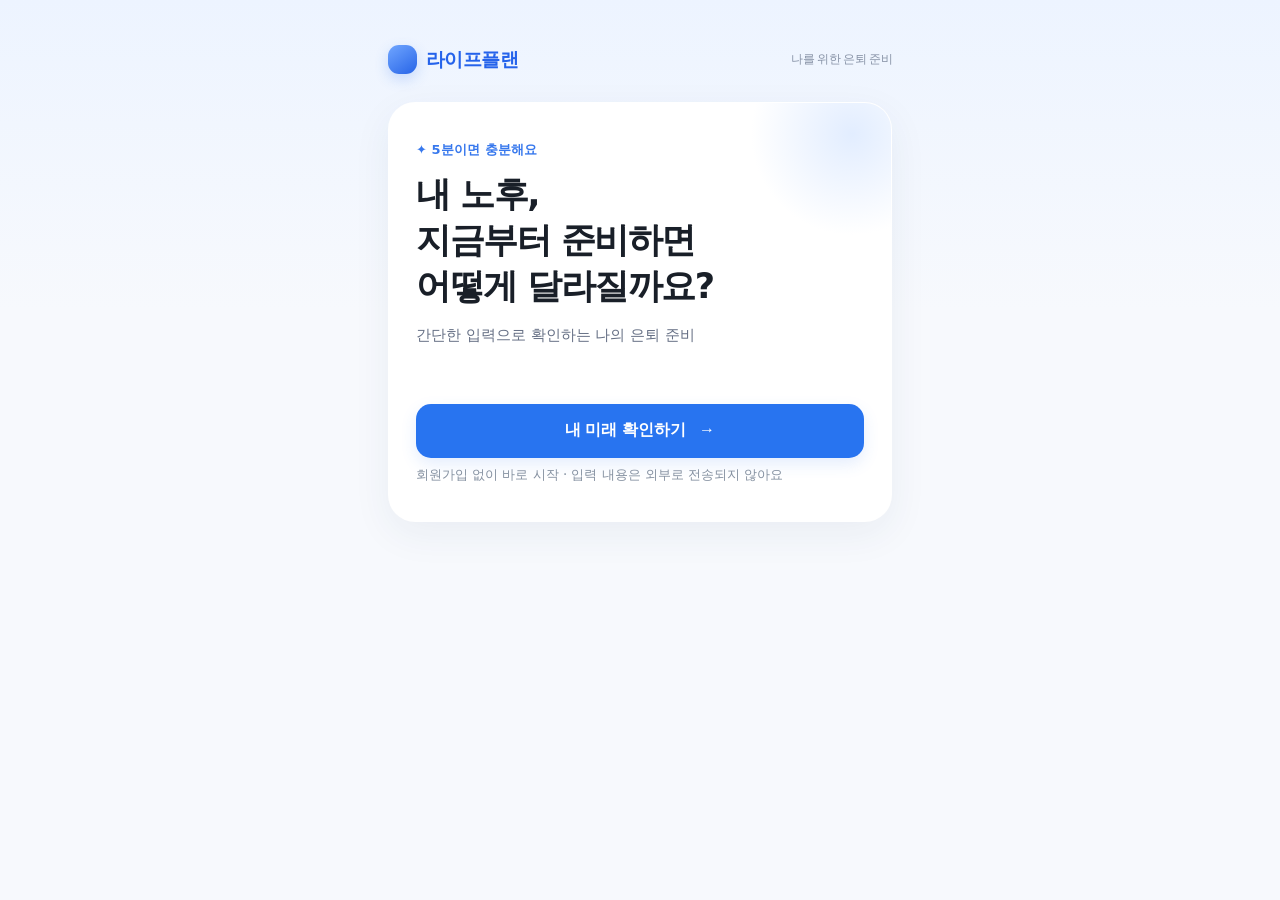
==== index.html @ 6ade524d "Add files via upload" ====
<!doctype html><html lang="ko"><head><meta charset="utf-8"><meta name="viewport" content="width=device-width,initial-scale=1"><title>LifePlan · 은퇴설계</title><meta name="theme-color" content="#f7f9fd"><link rel="stylesheet" href="style.b74383c0eb.css"></head><body><main><div class="brand">라이프플랜 <span style="margin-left:auto;font-size:12px;color:#8792a6;font-weight:500">나를 위한 은퇴 준비</span></div>
<section id="home" class="card"><div class="eyebrow">✦ 5분이면 충분해요</div><h1>내 노후,<br>지금부터 준비하면<br>어떻게 달라질까요?</h1><p>간단한 입력으로 확인하는 나의 은퇴 준비</p><div style="height:38px"></div><button class="btn" onclick="start()">내 미래 확인하기 &nbsp; →</button><small>회원가입 없이 바로 시작 · 입력 내용은 외부로 전송되지 않아요</small></section>
<section id="quiz" class="card hidden"><div class="eyebrow" id="stepLabel"></div><div class="progress"><div class="bar" id="bar"></div></div><h2 id="question"></h2><div id="field"></div><p id="hint"></p><div id="workPensionOptions" class="hidden">
<div class="pension-choice worktype-grid">
<label><input type="radio" name="workType" value="db" onchange="updateWorkFields()"><span>🏢 DB형<small>회사가 퇴직급여를 책임져요</small></span></label>
<label><input type="radio" name="workType" value="dc" onchange="updateWorkFields()"><span>📈 DC형<small>회사가 적립하고 내가 운용해요</small></span></label>
<label><input type="radio" name="workType" value="unknown" onchange="updateWorkFields()"><span>❔ 모르겠어요 / 해당 없어요<small>퇴직급여 계산 제외</small></span></label>
</div>
<div id="workDBFields" class="extra-fields hidden">
<label>현재 세전 연봉</label><input type="number" id="workSalary" min="0" step="1" value="3600" inputmode="decimal">
<label>입사일부터 퇴직일까지 예상 총 근속연수 (년)</label><input type="number" id="workTenure" min="0" max="60" step="1" value="20" inputmode="decimal">
<small>현재까지 근무한 기간도 포함하세요. 예: 25세 입사, 현재 30세, 60세 퇴직이면 총 35년입니다. 연봉 ÷ 12 × 총 근속연수로 세전 단순 추정하며, 실제 DB형 급여는 퇴직 직전 평균임금 등에 따라 달라집니다.</small>
</div>
<div id="workDCFields" class="extra-fields hidden">
<label>현재 DC 적립액</label><input type="number" id="workDCBalance" min="0" step="1" value="0" inputmode="decimal">
<label>현재 세전 연봉</label><input type="number" id="workDCMonthlySalary" min="0" step="1" value="" placeholder="예: 3,600 (숫자만 입력)" inputmode="decimal" oninput="syncDCAnnual()"><small id="dcAnnualPreview">연봉을 입력하면 연간 회사 부담금(연봉 ÷ 12)을 추정해요.</small><details class="info-fold"><summary>연간 회사 부담금 직접 입력</summary><label>연간 회사 부담금</label><input type="number" id="workDCAnnual" min="0" step="1" value="0" inputmode="decimal" oninput="syncDCSalary()"></details>
<small>DC형 회사 부담금은 연간 임금총액의 1/12 이상입니다. 현재 DC 적립액에는 입사 후 지금까지 쌓인 금액을 입력하세요. 앞으로 퇴직할 때까지의 부담금만 추가 적립합니다. 연봉·상여금 변동은 별도 확인이 필요해요.</small>
</div></div><div id="pensionOptions" class="hidden" style="margin-top:15px"><label style="display:flex;align-items:center;gap:10px;font-weight:500"><input type="checkbox" id="noPension" style="width:20px;min-height:20px">국민연금을 받지 않아요 (0원 적용)</label></div><div style="height:25px"></div><div class="row"><button class="btn secondary" id="back" onclick="previous()">이전</button><button class="btn" id="next" onclick="advance()">다음</button></div></section>
<section id="results" class="hidden"><div class="card"><span class="pill">나의 은퇴 진단 결과</span><h1 style="margin-top:15px">은퇴 후 생활비,<br>몇 살까지 가능할까요?</h1><p id="summary" class="hidden"></p><div class="stat">은퇴 시점 예상 금융자산·퇴직급여 합계<b id="atRetire"></b><small id="workPensionSummary"></small></div><div class="shortfall-card"><span class="shortfall-caption">🔵 현재 계획 · 생활비 부족 예상 시점</span><b id="status"></b><small>해당 시점부터 희망 생활비를 모두 충당하기 어려울 수 있어요.</small></div><div class="shortfall-card changed hidden" id="changedStatusCard"><span class="shortfall-caption">🟠 변경 계획 · 생활비 부족 예상 시점</span><b id="statusChanged"></b><small>변경한 조건으로 다시 계산한 결과예요.</small></div><h2 style="font-size:18px;margin-top:25px">은퇴 후 월 생활비 추이</h2><p style="font-size:13px">실선: 충당 가능한 월 생활비 · 점선: 희망 생활비</p><p id="graphExplanation" class="chart-explanation">자산 소진이나 연금 개시 시점에는 충당 가능한 생활비가 급격히 변할 수 있어요.</p><svg id="graph" class="chart" viewBox="0 0 460 260" role="img" aria-label="은퇴 이후 연령별 실제 충당 가능한 월 생활비와 희망 생활비 비교"></svg><div class="legend"><span class="dot"></span>현재 계획 &nbsp; <span id="changedLegend" class="hidden"><span class="dot alt"></span>변경 계획 &nbsp; </span> <span style="display:inline-block;width:17px;border-top:2px dashed #7f8ba2;vertical-align:middle"></span> 기본 희망 생활비 <span id="changedTargetLegend" class="hidden"><span style="display:inline-block;width:17px;border-top:2px dotted #9aa6b8;vertical-align:middle;margin-left:7px"></span> 변경 희망 생활비</span></div><p class="notice" id="comparisonNote"></p><div id="gapAnalysis" class="gap-analysis" aria-live="polite"></div><details class="info-fold"><summary>계산 기준 · 유의사항</summary><p id="graphNote"></p><p>국민연금 통계 대체값: 월 647,543원(2026년 4월, 국민연금공단). 기초연금 제외. 개인별 실제 수령액·개시 연령은 다릅니다.</p><p>미래 수익 및 연금 수령액을 보장하지 않는 추정치입니다.</p></details></div>
<div class="card"><h2>미래를 바꿔볼까요?</h2><p>작은 계획 변경이 은퇴생활에 미치는 영향을 먼저 확인해 보세요.</p><div class="irp-teaser"><div class="irp-teaser-label">📈 월 저축액 20% 증액 가정</div><p class="irp-teaser-intro">지금보다 조금 더 저축한다면 어떻게 달라질까요?</p><div class="irp-teaser-grid"><div><span>은퇴 시점 예상 자산 차이</span><b id="futureTeaserAsset">계산 중</b></div><div><span>희망 생활비 충당 기간 변화</span><b id="futureTeaserYears">계산 중</b></div></div><small id="futureTeaserBasis"></small><button type="button" class="btn" id="futureOpenBtn" onclick="togglePreviewSetup('future')" aria-expanded="false">나의 미래 계획 자세히 설정하기 →</button><small class="irp-teaser-caution">기존 저축액 대비 20% 추가 납입하는 가정이며, 투자수익률·물가상승률 등은 기존 계획과 동일하게 적용했어요. 실제 결과는 설정에 따라 달라질 수 있어요.</small></div><div id="futureSetup" class="hidden"><p>조건을 수정한 뒤 아래 버튼을 눌러 비교해 보세요.</p><label>매달 저축하는 돈</label><input type="number" id="save2" min="0" max="10000" oninput="markPending(this)"><label>은퇴하고 싶은 나이 (세)</label><input type="number" id="retire2" min="19" max="85" oninput="markPending(this)"><label>은퇴 후 한 달 생활비 (현재 가치)</label><input type="number" id="spend2" min="0" max="10000" oninput="markPending(this)"><label>국민연금 월 수령액</label><input type="number" id="pension2" min="0" max="10000" step="0.1" oninput="markPending(this)"><small id="pensionNote">0원 입력 시 통계 평균액을 적용합니다.</small><button type="button" class="details-toggle" id="detailsToggle" aria-expanded="false" onclick="toggleDetails()">⚙ 상세 설정 <span id="detailsArrow">펼치기 ＋</span></button>
<div class="details-panel hidden" id="detailsPanel">
<p style="font-size:13px">선택 항목 · 기본값 유지 가능</p>
<h3>① 연금 설정</h3>
<label>국민연금 받기 시작하는 나이</label><input type="number" id="pensionStart" min="50" max="85" step="1" value="65" oninput="markPending(this)"><small>65세는 초기 계산 가정입니다. 실제 개시 연령은 개인마다 다릅니다.</small>
<label>기존 개인연금 월 수령액</label><input type="number" id="privatePension" min="0" step="1" value="0" oninput="markPending(this)">
<div class="row"><div><label>받기 시작 (세)</label><input type="number" id="privateStart" min="40" max="100" value="60" oninput="markPending(this)"></div><div><label>받기 종료 (세)</label><input type="number" id="privateEnd" min="40" max="110" value="85" oninput="markPending(this)"></div></div>
<small>기존 개인연금만 입력하세요. 위에서 계산한 DB·DC 퇴직급여나 별도 IRP 적립액을 다시 입력하면 중복 계산돼요. 입력 월 연금액은 현재 구매력 기준으로 간주하고 물가에 연동된다고 가정합니다.</small>
<h3>② 나이에 따른 생활비</h3>
<label style="display:flex;align-items:center;gap:9px;font-weight:500"><input type="checkbox" id="ageSpending" style="width:20px;min-height:20px" onchange="toggleSpending();markPending(this)">나이에 따라 생활비 다르게 쓰기</label>
<div id="spendingPanel" class="hidden"><small>아래 비율은 최초 희망 생활비에 적용해요. 100%는 동일한 생활비입니다.</small>
<div class="row"><div><label>70대 (%)</label><input type="number" id="spend70" min="0" max="300" value="100" oninput="markPending(this)"></div><div><label>80대 (%)</label><input type="number" id="spend80" min="0" max="300" value="100" oninput="markPending(this)"></div><div><label>90세 이후 (%)</label><input type="number" id="spend90" min="0" max="300" value="100" oninput="markPending(this)"></div></div></div>
<h3>③ 운용 방식 · 수익률 · 물가</h3>
<label for="investStyle">어떤 방식으로 운용할까요?</label>
<select id="investStyle" onchange="applyInvestStyle();markPending(this)">
<option value="balanced" selected>기본형 · 연 3% (공통 가정)</option>
<option value="safe">안정 중심 · 연 2% (예시 가정)</option>
<option value="growth">성장 중심 · 연 5% (예시 가정)</option>
<option value="custom">직접 설정</option>
</select>
<small>일반 자산·DC 적용 · IRP 별도 선택 / 2·3·5%는 비교용 가정</small>
<div class="row"><div><label>은퇴 전 수익률 (%)</label><input type="number" id="preRate" min="-50" max="30" step="0.5" value="3" oninput="markCustom();markPending(this)"></div><div><label>은퇴 후 수익률 (%)</label><input type="number" id="postRate" min="-50" max="30" step="0.5" value="3" oninput="markCustom();markPending(this)"></div></div>
<div class="row"><div><label>IRP 운용수익률 직접 조정 (%)</label><input type="number" id="irpRateDetail" min="-50" max="30" step="0.5" value="2.99" oninput="markIrpCustom();markPending(this)"></div><div><label>DC형 운용수익률 (%)</label><input type="number" id="dcRate" min="-50" max="30" step="0.5" value="3" oninput="markCustom();markPending(this)"></div></div>
<label>연간 물가상승률 (%)</label><input type="number" id="inflationRate" min="-10" max="30" step="0.5" value="2" oninput="markPending(this)"><small>수익률은 확정 수익이 아닌 계산용 가정입니다. 세금과 수수료는 반영하지 않습니다.</small>
<button type="button" class="btn secondary" style="margin-top:18px" onclick="resetDetails()">상세 설정 기본값으로 되돌리기</button>
</div>
<button type="button" class="btn apply-result" onclick="applyResults()">결과 변경하기 →</button><small class="pending-hint" id="pendingMain" aria-live="polite"></small><div id="changedDetails" class="hidden"><div class="stat">변경한 계획의 은퇴 시점 자산<b id="newAsset"></b></div><div class="stat">현재 계획 대비 목표 연령 잔여자산 차이<b id="delta"></b></div></div><p id="editHint" class="notice">조건을 수정한 뒤 ‘결과 변경’ 버튼을 눌러주세요.</p><button class="btn secondary" onclick="window.print()">결과 PDF로 저장</button></div></div><div class="card" id="irpCard"><span class="pill">노후 준비 추가 실험</span><h2 style="margin-top:15px">개인형 IRP로<br>저축 방법을 바꿔볼까요?</h2><p>납입액·운용 방식별 은퇴자산 비교</p><div class="irp-teaser" id="irpTeaser"><div class="irp-teaser-label">📈 ETF·펀드 중심 운용 가정 · 연 4.48%</div><p class="irp-teaser-intro">기존 월 저축액 일부를 IRP로 옮기면 은퇴 준비가 어떻게 달라질까요?</p><div class="irp-teaser-grid"><div><span>은퇴 시점 예상 총자산 차이</span><b id="irpTeaserAsset">계산 중</b></div><div><span>희망 생활비 충당 기간 변화</span><b id="irpTeaserYears">계산 중</b></div></div><small id="irpTeaserBasis"></small><button type="button" class="btn" id="irpOpenBtn" onclick="toggleIrpSetup()" aria-expanded="false">나에게 맞는 IRP 계획 설정하기 →</button><small class="irp-teaser-caution">ETF·펀드 중심의 과거 실적배당형 연환산 4.48%를 미래에도 적용한 가정입니다. 일반 저축의 기본 연 3%보다 높아 예상 자산이 증가할 수 있지만, 수익과 원금은 보장되지 않으며 IRP 수령 전 소득 공백으로 생활비 충당 기간이 줄어들 수도 있습니다. 충당 기간은 목표 연령까지 희망 생활비 전액을 충당한 개월 수의 합계입니다.</small></div><div id="irpSetup" class="hidden"><div class="stat" style="margin-top:18px">현재 설정한 월 저축액<b id="irpCurrentSaving">0만원</b></div>
<label for="irpStartAge">IRP 연금수령 개시 나이 (세)</label><input type="number" id="irpStartAge" min="55" max="95" step="1" value="60" inputmode="numeric" oninput="markPending(this)"><small>기본 60세 · 만 55세부터 수령 가능. 개인 납입금만 있는 IRP는 가입 후 5년 경과 필요(현재 나이에 신규 가입한 것으로 가정).</small><label style="margin-top:12px">IRP 연금수령 방식</label><div class="pension-choice" style="margin-top:8px"><label class="choice"><input type="radio" name="irpWithdrawalMode" value="limit" checked onchange="markPending(this)"><span>연금수령한도 적용<small>세법상 한도 내에서 인출</small></span></label><label class="choice"><input type="radio" name="irpWithdrawalMode" value="unrestricted" onchange="markPending(this)"><span>한도 미적용 비교<small>연금 외 수령·과세 가능</small></span></label></div><small>연금수령한도: 해당 연도 기준 IRP 평가액 ÷ (11 − 연금수령연차) × 120%. 10년차부터 한도 없음. 세금·수수료는 결과에 반영하지 않아요.</small><label>IRP 납입 방법</label><div class="pension-choice" style="margin-top:8px">
<label><input type="radio" name="irpMode" value="transfer" checked onchange="markPending(this)"><span>기존 저축에서 옮기기<small>총 저축액은 그대로 유지</small></span></label>
<label><input type="radio" name="irpMode" value="extra" onchange="markPending(this)"><span>추가로 저축하기<small>월 총 저축액 증가</small></span></label></div>
<label for="irpMonthly">매달 IRP에 납입할 금액</label><input type="number" id="irpMonthly" min="0" max="150" step="1" value="0" inputmode="decimal" oninput="markPending(this)"><small id="irpValidation" style="color:#c2410c;font-weight:700" aria-live="polite"></small><small id="irpAllocation">기존 저축액 중 IRP에 넣을 금액을 입력해 주세요.</small><small>연금계좌 합산 납입한도: 연 1,800만원(월 환산 150만원). 월 저축 200만원 전액을 IRP에 납입할 수는 없어요.</small><div class="extra-fields" style="margin-top:18px"><label for="irpStrategy" style="margin-top:0">IRP에 모은 돈을 어떻게 운용할까요?</label>
<select id="irpStrategy" onchange="updateIrpStrategy();markPending(this)">
<option value="unknown" selected>잘 모르겠어요 · IRP 전체 10년 평균 2.99%</option>
<option value="deposit">🏦 예금·원리금보장형 중심</option>
<option value="mixed">⚖️ 예금 + 투자 혼합</option>
<option value="fund">📈 ETF·펀드 중심</option>
<option value="custom">⚙️ 수익률 직접 설정</option>
</select>
<div id="irpMixPanel" class="hidden"><label for="irpSafeWeight">예금·원리금보장형 비중 <b id="irpSafePct">70%</b></label><input id="irpSafeWeight" type="range" min="30" max="100" step="5" value="70" oninput="updateIrpStrategy();markPending(this)"><small>나머지 <span id="irpRiskPct">30%</span>는 ETF·펀드 등 투자상품으로 가정해요. 실제 IRP 위험자산 편입 한도는 상품 유형에 따라 다릅니다.</small></div>
<small id="irpStrategyInfo">IRP 10년 연환산 2.99% · 과거 실적</small>
<small>최근 10년 연환산(2025년 말): 원리금보장 2.11% · 실적배당 4.48%(퇴직연금 전체), IRP 2.99%. 혼합형은 비중 가중 추정. <a href="https://www.kcmi.re.kr/report/report_view?report_no=2327" target="_blank" rel="noopener noreferrer">출처: 자본시장연구원(고용노동부·금융감독원 통계 인용) ↗</a></small></div><input type="hidden" id="irpRate" value="2.99"><button type="button" class="btn apply-result" onclick="applyResults()">IRP 결과 변경하기 →</button><small class="pending-hint" id="pendingIrp" aria-live="polite"></small><div class="stat">은퇴 시점 예상 IRP 적립액<b id="irpBalance">0만원</b></div><div class="stat">연간 세액공제 산술 예시 (환급 보장 아님)<b id="irpTax">0만원</b></div><input type="hidden" id="irpTaxBand" value="14.85"><input type="hidden" id="irpOtherDeduction" value="0"><small>계산용 14.85% 적용 · 실제 공제율 13.2% 또는 16.5% · 타 연금계좌 납입 0원 가정</small><small id="irpSummary">납입액을 입력하면 계산 결과를 보여드려요.</small><div id="irpComparisonNote" class="stat" style="margin-top:14px;display:none;background:#fff8eb;border-color:#ffe0aa;color:#7a4b12;line-height:1.65;font-size:14px"></div><details class="info-fold"><summary>IRP 계산 기준 · 유의사항</summary><p>수익률: 2025년 말 기준 과거 10년 연환산 실적. 미래 수익 보장 아님. 실적배당형 원금 손실 가능. 혼합형은 비중 가중 추정치.</p><p>중도 인출 제한 · 수수료 · 수령 시 과세 가능. 세액공제는 납부세액·소득·타 연금계좌 납입액에 따라 달라짐.</p><p>14.85%는 13.2%와 16.5%의 산술 중간값(실제 평균 아님). IRP 수령세금·수수료·세액공제액 재투자는 미반영. 기존 IRP 납입액 중복 입력 주의.</p></details></div></div>
<div class="card" id="housingCard"><span class="pill">노후 소득 추가 실험</span><h2 style="margin-top:14px">🏠 주택연금 가입하면?</h2><p>내 집에 거주하면서 받는 월 연금 · 기존 IRP와 함께 비교</p><div class="irp-teaser"><div class="irp-teaser-label">🏠 시세 5억원 주택 · 70세 가입 예시</div><p class="irp-teaser-intro">주택연금으로 매월 받을 수 있는 돈과 생활비 충당 효과를 미리 살펴보세요.</p><div class="irp-teaser-grid"><div><span>예상 월 주택연금</span><b id="houseTeaserMonthly">계산 중</b></div><div><span>희망 생활비 충당 기간 변화</span><b id="houseTeaserYears">계산 중</b></div></div><small id="houseTeaserBasis"></small><button type="button" class="btn" id="houseOpenBtn" onclick="togglePreviewSetup('house')" aria-expanded="false">나에게 맞는 주택연금 설정하기 →</button><small class="irp-teaser-caution">70세·시세 5억원 일반주택, 종신 정액형을 가정한 참고 예시예요. 실제 가입 자격, 배우자 연령, 주택 종류, 지급액은 달라질 수 있으며 주택연금은 대출 성격의 상품이에요.</small></div><div id="houseSetup" class="hidden"><label class="house-toggle"><input type="checkbox" id="houseOn" onchange="toggleHouseInputs();markPending(this)"> 주택연금 적용하기</label><button type="button" class="btn apply-result" onclick="applyResults()">주택연금 결과 변경하기 →</button><small class="pending-hint" id="pendingHouse" aria-live="polite"></small>
<div id="houseInputs" class="hidden"><label>주택 예상 매매가격 (시세 기준)</label><small>공시가격이 아닌 실제 시장에서 거래되는 예상 가격을 입력해 주세요. 가입 자격 판단에는 공시가격 등 별도 기준이 적용돼요.</small><input id="housePrice" type="number" min="1000" max="300000" step="1000" value="30000" oninput="markPending(this)"><div class="row"><div><label>가입 나이 (세)</label><input id="houseAge" type="number" min="55" max="95" value="70" oninput="markPending(this)"></div><div><label>배우자 나이 (가입 시)</label><input id="houseSpouse" type="number" min="0" max="95" value="0" oninput="markPending(this)"></div></div><small>배우자가 없으면 0 · 부부 중 연소자 나이로 월 지급액 산정</small>
<div class="stat">주택연금 월 예상 지급액<b id="houseMonthly">—</b></div><small id="houseBasis">2026.03.01 한국주택금융공사 일반주택·종신 정액형 조견표 기준</small><small id="houseWarning"></small><details class="info-fold"><summary>가입 조건 · 계산 기준</summary><p>부부 중 한 명 55세 이상, 부부합산 공시가격 등 12억 원 이하 등 요건 충족 필요. 월지급액 추정에는 예상 매매가격을 사용하며, 가입 요건 판단용 공시가격과는 다릅니다.</p><p>월지급액은 공식 조견표의 연령·주택가격 구간을 선형 보간한 참고 추정치입니다. 실제 월지급액은 주택 종류, 인정 시세, 배우자 나이, 지급 방식 등에 따라 달라집니다. 정액형은 명목 지급액 일정으로 가정합니다.</p><p>주택연금은 담보대출 성격의 연금이며 보증료·이자 등이 발생합니다. 주택 시세를 현금성 은퇴자산에 더하지 않습니다. 주택담보대출 잔액과 대출상환 방식은 미반영.</p><p><a href="https://www.hf.go.kr/ko/sub03/sub03_02_02.do" target="_blank" rel="noopener">한국주택금융공사 공식 예상연금조회 ↗</a> · <a href="https://hf.go.kr/ko/sub03/sub03_01_01_02.do" target="_blank" rel="noopener">2026년 월지급금 조견표 ↗</a></p></details></div></div></div>
<div class="card" id="actionCard"><span class="pill">참고용 개선 계산</span><h2 style="margin-top:15px">내 노후를 바꾸는<br>3가지 방법</h2><p id="actionIntro">입력 조건 기준</p><div id="actionList"></div><p class="notice">추정치 · 세금 및 수익률 변동성 미반영</p></div>
<button class="btn secondary" onclick="reset()">처음부터 다시 하기</button><div class="card survey-card" id="surveyCard"><span class="pill">LifePlan 이용 후기</span><h2>사용 경험을 들려주세요</h2><p>좋았던 점과 불편했던 점을 알려주시면 서비스 개선에 활용할게요.</p><a id="surveyLink" class="btn survey-button" href="https://naver.me/FRoTKRwP" target="_blank" rel="noopener noreferrer">설문조사 참여하기 →</a><small id="surveyStatus">버튼을 누르면 네이버폼이 새 탭에서 열립니다.</small></div></section></main>
<script src="app.7da7fd9878.js"></script></body></html>
---- style.b74383c0eb.css ----
:root{font-family:system-ui,-apple-system,"Noto Sans KR",sans-serif;color:#182235;background:#f5f7fb}*{box-sizing:border-box}body{margin:0}main{max-width:520px;margin:0 auto;padding:24px 18px 70px}.brand{font-size:18px;font-weight:800;color:#2764e7;margin:14px 0 35px}.card{background:white;border-radius:24px;padding:27px 22px;box-shadow:0 8px 30px #1b3c6910;margin-bottom:16px}h1{font-size:30px;line-height:1.35;letter-spacing:-1px;margin:0 0 12px}h2{font-size:22px;margin:0 0 12px}p{color:#697386;line-height:1.6}.eyebrow{color:#2764e7;font-weight:750;font-size:13px;margin-bottom:12px}.btn{border:0;border-radius:14px;background:#2868ef;color:white;font-weight:750;font-size:16px;padding:16px;width:100%;cursor:pointer}.btn.secondary{background:#eef3ff;color:#2868ef}.row{display:flex;gap:10px}.row>*{flex:1}label{display:block;font-size:15px;font-weight:700;margin:19px 0 8px}input,select{width:100%;padding:14px;border:1px solid #dfe5ef;border-radius:12px;font-size:17px;background:white;color:#182235}small{display:block;color:#8490a0;margin-top:7px;line-height:1.5}.hidden{display:none}.progress{height:6px;background:#e8eef8;border-radius:10px;margin-bottom:25px}.bar{height:100%;background:#2868ef;border-radius:10px;transition:.2s}.stat{background:#f4f7ff;border-radius:16px;padding:18px;margin:12px 0}.stat b{display:block;font-size:25px;margin-top:7px}.chart{width:100%;height:220px}.legend{font-size:12px;color:#64748b}.dot{display:inline-block;width:10px;height:10px;border-radius:50%;margin-right:5px;background:#2868ef}.dot.alt{background:#ff9f43}.notice{font-size:12px;color:#778397;line-height:1.7}button:disabled{opacity:.4} .pill{display:inline-block;background:#eef4ff;color:#2868ef;padding:7px 11px;border-radius:20px;font-size:13px;font-weight:700}
/* LifePlan visual refresh — soft, mobile-first financial UX */
:root{color:#191f28;background:#f7f9fd}
body{background:linear-gradient(180deg,#edf4ff 0,#f7f9fd 310px,#f7f9fd 100%);min-height:100vh}
main{max-width:540px;padding:22px 18px 85px}
.brand{display:flex;align-items:center;gap:9px;color:#2563eb;font-size:19px;letter-spacing:-.6px;margin:9px 0 28px}
.brand:before{content:"";width:29px;height:29px;border-radius:11px;background:linear-gradient(145deg,#70a6ff,#2764e7);box-shadow:0 5px 14px #367af43b}
.card{border:1px solid #ffffffd9;box-shadow:0 12px 38px #253b6410;border-radius:27px;padding:29px 24px;margin-bottom:18px}
#home{padding:38px 27px 31px;min-height:420px;position:relative;overflow:hidden}
#home:before{content:"";position:absolute;width:210px;height:210px;border-radius:50%;background:radial-gradient(circle,#e2edff 0,#e2edff00 68%);right:-66px;top:-74px;pointer-events:none}
h1{font-size:clamp(29px,7.5vw,35px);letter-spacing:-1.5px;line-height:1.32}
h2{font-size:24px;letter-spacing:-.8px;line-height:1.4}
p{font-size:15px;line-height:1.8;color:#667085}
.eyebrow{letter-spacing:.1px;color:#3778ed}
.btn{background:#2874f0;min-height:54px;border-radius:15px;box-shadow:0 6px 16px #3475ed22;transition:transform .13s,background .13s}
.btn:active{transform:scale(.985);background:#175cce}
.btn.secondary{box-shadow:none;background:#eef4ff;color:#2764e7}
.btn.secondary:active{background:#e2ecff}
input,select{border:1.5px solid #e3e9f3;border-radius:14px;min-height:54px;outline:none;transition:border-color .2s,box-shadow .2s}
input:focus,select:focus{border-color:#3980f8;box-shadow:0 0 0 4px #3980f817}
label{font-size:14px}
.progress{height:7px;background:#edf1f8;margin-bottom:30px}
.bar{background:linear-gradient(90deg,#6ba7ff,#2868ef)}
.stat{background:linear-gradient(135deg,#f2f7ff,#f8faff);border:1px solid #e8f0ff;border-radius:19px;padding:20px}
.stat b{font-size:26px;letter-spacing:-1px;color:#1b4fc2;overflow-wrap:anywhere}
.pill{background:#eaf2ff;color:#2868ef;padding:9px 13px}
.chart{margin-top:15px;background:#fbfcff;border-radius:14px;padding:8px}
.notice{border-top:1px solid #eef1f6;padding-top:13px;margin-top:19px}
@media(min-width:600px){main{padding-top:36px}}
@media print{body{background:white}main{max-width:100%;padding:0}.brand,#home,#quiz,.btn,#results>.card:nth-child(2) label,#results>.card:nth-child(2) input{display:none!important}.card{box-shadow:none;border:1px solid #ddd;break-inside:avoid}}

.details-toggle{display:flex;align-items:center;justify-content:space-between;width:100%;padding:17px 18px;border:1px solid #dfe9fa;background:#f5f8ff;color:#245ac5;border-radius:15px;font-size:16px;font-weight:750;cursor:pointer;margin:18px 0 6px}
.details-panel{background:#fbfcff;border:1px solid #e7eef8;border-radius:18px;padding:4px 18px 20px;margin-bottom:16px}
.details-panel h3{font-size:16px;margin:22px 0 7px}.details-panel small{font-size:12px}.details-panel .row label{font-size:12px}.details-panel .row input{font-size:15px;padding:10px}.details-panel select{font-size:15px}.tag{display:inline-block;border-radius:20px;background:#edf4ff;color:#2868ef;font-size:12px;padding:5px 10px}
@media print{.details-toggle,.details-panel{display:none!important}}
#actionCard .stat{margin:14px 0}#actionCard .btn{font-size:14px;min-height:44px;padding:12px}#actionCard p{line-height:1.6}
.pension-choice{display:grid;grid-template-columns:1fr 1fr;gap:10px;margin-top:17px}
.pension-choice label{display:block;margin:0;cursor:pointer}
.pension-choice input{position:absolute;opacity:0;width:1px;height:1px;min-height:1px}
.pension-choice span{display:block;padding:17px 12px;border:2px solid #e6edf7;border-radius:16px;min-height:82px;background:white;line-height:1.55;font-size:14px;font-weight:750}
.pension-choice small{font-weight:400;font-size:11px;margin-top:3px}
.pension-choice input:checked+span{background:#edf5ff;border-color:#2874f0;color:#1b55bb}
.pension-choice input:focus-visible+span{outline:3px solid #98bcff}
/* Three retirement options: two equal cards above, one full-width below. */
.worktype-grid>label:last-child{grid-column:1/-1}
.worktype-grid>label:last-child span{min-height:72px;display:flex;flex-direction:column;justify-content:center;align-items:center;text-align:center}
.worktype-grid>label:last-child small{display:block}
.extra-fields{background:#f6f9ff;border-radius:16px;padding:16px;margin-top:15px}
.extra-fields label{margin-top:12px}
.info-fold{margin-top:13px;border-top:1px solid #edf0f5;padding-top:12px;color:#768398;font-size:12px}.info-fold summary{cursor:pointer;font-weight:700;color:#64748b;list-style:none}.info-fold summary:after{content:" ＋"}.info-fold[open] summary:after{content:" −"}.info-fold p,.info-fold small{font-size:12px;line-height:1.65;margin:9px 0}.stat{margin:10px 0}.card>p{margin:8px 0 17px}

.diagnostic-lines{display:grid;gap:9px;margin-top:11px}.diagnostic-row{display:flex;justify-content:space-between;align-items:flex-start;gap:12px;border-bottom:1px solid #e7edf5;padding-bottom:9px;font-size:13px;line-height:1.5}.diagnostic-row:last-child{border-bottom:0;padding-bottom:0}.diagnostic-row span{color:#667085;flex:1}.diagnostic-row b{color:#182b49;text-align:right;max-width:57%;overflow-wrap:anywhere}.diagnostic-note{font-size:11px;color:#8290a4;line-height:1.55;margin-top:9px}/* Compact, printable personalized retirement report */
.report-grid{display:grid;grid-template-columns:1fr 1fr;gap:10px;margin:16px 0}.report-metric{background:#f5f8ff;border:1px solid #e8eef9;border-radius:15px;padding:15px 12px}.report-metric small{font-size:11px;margin:0;color:#667085}.report-metric strong{display:block;margin-top:7px;font-size:20px;color:#245ac5;letter-spacing:-.5px;overflow-wrap:anywhere}.report-verdict{padding:16px;border-radius:16px;background:#edf5ff;border:1px solid #dbe9ff}.report-verdict strong{display:block;color:#2059c4;font-size:19px;margin-bottom:5px}.report-verdict p{margin:0;font-size:13px}.report-next{padding:15px 17px;background:#f8fafc;border-radius:14px;margin-top:13px}.report-next b{font-size:14px}.report-next p{margin:5px 0 0;font-size:13px}.report-meta{font-size:11px;color:#8591a2;line-height:1.6;margin-top:14px}@media print{#reportCard{break-inside:avoid}#reportCard .btn{display:none!important}}
.house-toggle{display:flex;align-items:center;gap:12px;font-weight:750;margin:20px 0;cursor:pointer}.house-toggle input{width:22px;height:22px;accent-color:#2b76e5}.house-toggle+div{margin-top:8px}#housingCard .stat{margin:18px 0}#housingCard small{display:block;margin:8px 0;line-height:1.65}
/* Short input guidance directly above the field */
.quiz-input-hint{font-size:14px;color:#8491a5;line-height:1.65;margin:17px 0 9px;font-weight:400}
/* Unit suffix stays visible while editing */
.money-input{position:relative}.money-input input{padding-right:72px}.money-input .money-unit{position:absolute;right:17px;top:50%;transform:translateY(-50%);font-weight:750;font-size:15px;color:#68788f;pointer-events:none}.money-input input:focus+.money-unit{color:#2764e7}

.shortfall-card{margin:12px 0;padding:22px 20px;border-radius:19px;background:linear-gradient(135deg,#fff1f1,#fff8f8);border:1px solid #ffd9dc}
.shortfall-card .shortfall-caption{font-size:14px;font-weight:800;color:#a82b3d}
.shortfall-card b{display:block;font-size:34px;letter-spacing:-1.5px;color:#df354b;margin:8px 0}
.shortfall-card small{color:#8c5a62;font-size:12px}
.shortfall-card.changed{background:linear-gradient(135deg,#fff4e6,#fffbf5);border-color:#ffdfb9}
.shortfall-card.changed .shortfall-caption,.shortfall-card.changed b{color:#cf7116}
.shortfall-card.changed small{color:#a4764e}
.apply-result{margin:20px 0 6px}
.pending-hint{color:#d36a19;font-weight:700;min-height:18px}

.chart-explanation{font-size:12px;color:#65748b;line-height:1.6;background:#f1f6ff;border-radius:10px;padding:10px 12px;margin:8px 0 0}

/* Symmetric chart labels and plot margins */
#graph{display:block;width:100%;height:auto;overflow:visible;}

/* Retirement-income gap explanation */
.gap-analysis{margin-top:22px;padding:18px 16px;border:1px solid #e2e9f5;border-radius:18px;background:#f8fbff}
.gap-analysis h2{font-size:18px;margin:0 0 8px;color:#15233a}
.gap-intro,.gap-disclaimer{font-size:12px;line-height:1.65;color:#65748b;margin:0 0 15px}
.gap-disclaimer{margin:14px 0 0}
.gap-scenario{background:white;border:1px solid #e1e8f4;border-radius:14px;padding:13px;margin-top:10px}
.gap-scenario h3{font-size:14px;margin:0 0 10px;color:#2864df}
.gap-scenario.modified h3{color:#d77816}
.gap-event{border-left:2px solid #cdd8ea;padding:0 0 12px 12px;margin-left:3px}
.gap-event:last-child{padding-bottom:0}
.gap-event.gap{border-color:#ef6472}
.gap-event.resume{border-color:#43a985}
.gap-event strong{display:block;font-size:13px;color:#24354e;line-height:1.5}
.gap-event p{font-size:12px;line-height:1.6;color:#64748b;margin:4px 0 0}
.gap-empty,.gap-more{font-size:12px;line-height:1.6;color:#64748b;margin:0}

/* Survey invitation: shown at the bottom of the results screen. */
.survey-card{margin-top:18px;text-align:center;background:linear-gradient(180deg,#fff 0%,#f8fbff 100%);border:1px solid #e4edff}
.survey-card h2{font-size:21px;margin:15px 0 9px}.survey-card p{font-size:14px;margin:0 0 22px}.survey-card .pill{font-size:12px}
.survey-button{display:flex;align-items:center;justify-content:center;text-decoration:none;min-height:54px}
.survey-button.is-disabled{background:#eaf0fb;color:#8291ab;box-shadow:none;cursor:not-allowed;pointer-events:none}
.survey-card small{margin-top:12px;font-size:12px}
@media print{#surveyCard{display:none!important}}

/* 연금 수령 개시 후에도 생활비 부족이 계속되는 경우 */
.gap-event.partial{border-color:#f59e0b}
.gap-event.partial strong{color:#b45309}

/* 희망 생활비에 미달하더라도 일부 충당 가능한 공백은 주황색으로 표시 */

/* IRP comparison-first discovery card */
.irp-teaser{margin:17px 0 18px;padding:17px 14px;background:#f3f7ff;border:1px solid #dce8ff;border-radius:18px}
.irp-teaser-label{font-size:12px;font-weight:800;color:#2864df;line-height:1.6}
.irp-teaser-intro{font-size:14px;color:#334155;line-height:1.65;margin:9px 0 13px}
.irp-teaser-grid{display:grid;grid-template-columns:1fr 1fr;gap:9px;margin-bottom:11px}
.irp-teaser-grid>div{background:#fff;border:1px solid #e0e9f8;border-radius:13px;padding:13px 10px;min-width:0}
.irp-teaser-grid span{display:block;font-size:11px;line-height:1.5;color:#64748b;min-height:33px}
.irp-teaser-grid b{display:block;font-size:19px;line-height:1.4;color:#2864df;margin-top:5px;overflow-wrap:anywhere}
.irp-teaser-grid b.irp-teaser-negative{color:#d97706}
.irp-teaser #irpTeaserBasis{display:block;color:#64748b;font-size:11px;line-height:1.7;margin-bottom:12px}
.irp-teaser #irpOpenBtn{font-size:14px;min-height:48px}
.irp-teaser-caution{display:block;margin-top:12px;font-size:11px;line-height:1.7;color:#64748b}
@media(max-width:360px){.irp-teaser-grid b{font-size:16px}}

#futureSetup,#houseSetup{margin-top:16px} #futureSetup.hidden,#houseSetup.hidden{display:none!important}

.gap-event.gap strong{color:#d83b51}
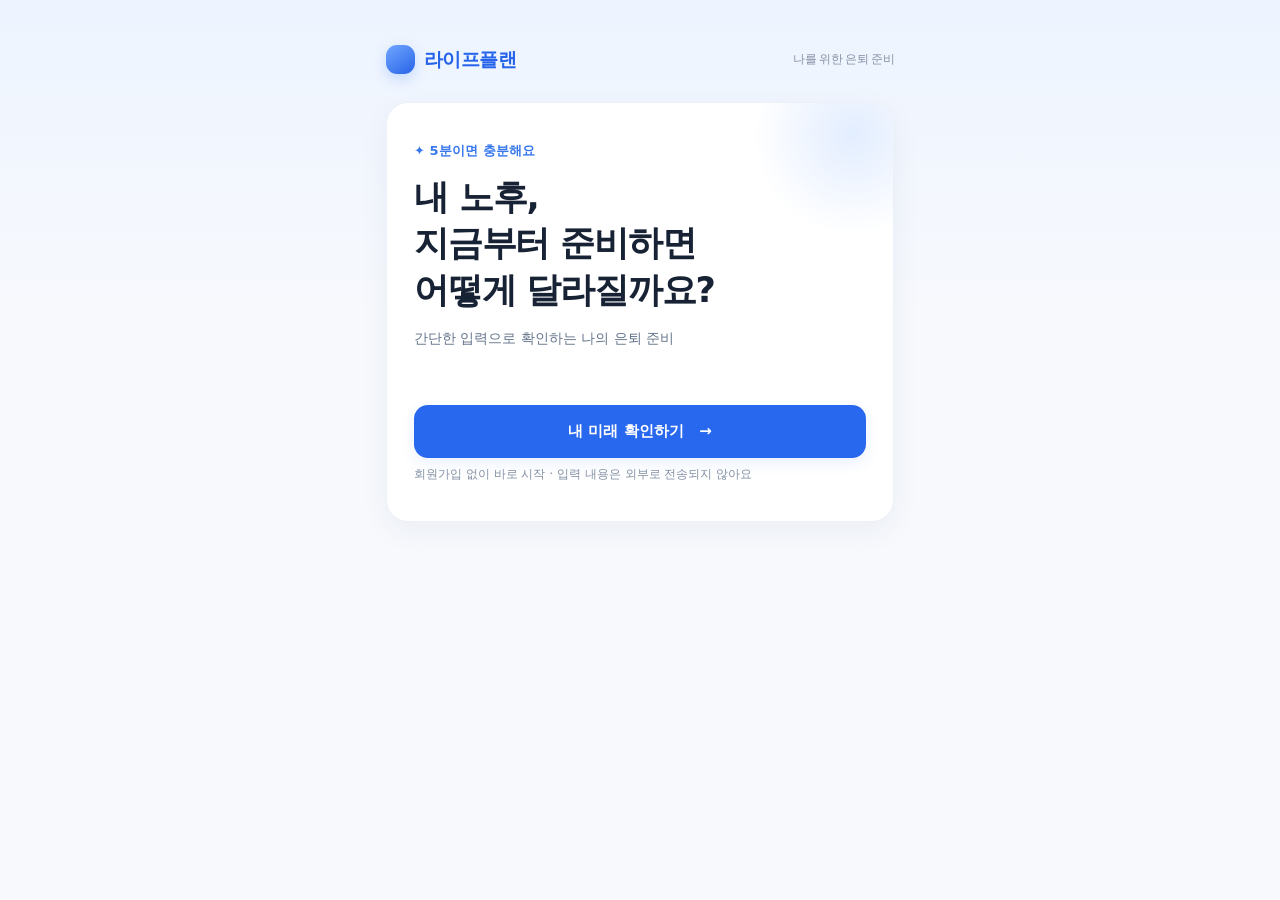
==== commit 85eb6148: "Add files via upload" ====
--- a/index.html
+++ b/index.html
@@ -1,4 +1,4 @@
-<!doctype html><html lang="ko"><head><meta charset="utf-8"><meta name="viewport" content="width=device-width,initial-scale=1"><title>LifePlan · 은퇴설계</title><meta name="theme-color" content="#f7f9fd"><link rel="stylesheet" href="style.b74383c0eb.css"></head><body><main><div class="brand">라이프플랜 <span style="margin-left:auto;font-size:12px;color:#8792a6;font-weight:500">나를 위한 은퇴 준비</span></div>
+<!doctype html><html lang="ko"><head><meta charset="utf-8"><meta name="viewport" content="width=device-width,initial-scale=1"><title>LifePlan · 나의 은퇴설계</title><meta name="theme-color" content="#f7f9fd"><link rel="stylesheet" href="./style-v31.css"></head><body><main><div class="brand">라이프플랜 <span style="margin-left:auto;font-size:12px;color:#8792a6;font-weight:500">나를 위한 은퇴 준비</span></div>
 <section id="home" class="card"><div class="eyebrow">✦ 5분이면 충분해요</div><h1>내 노후,<br>지금부터 준비하면<br>어떻게 달라질까요?</h1><p>간단한 입력으로 확인하는 나의 은퇴 준비</p><div style="height:38px"></div><button class="btn" onclick="start()">내 미래 확인하기 &nbsp; →</button><small>회원가입 없이 바로 시작 · 입력 내용은 외부로 전송되지 않아요</small></section>
 <section id="quiz" class="card hidden"><div class="eyebrow" id="stepLabel"></div><div class="progress"><div class="bar" id="bar"></div></div><h2 id="question"></h2><div id="field"></div><p id="hint"></p><div id="workPensionOptions" class="hidden">
 <div class="pension-choice worktype-grid">
@@ -16,8 +16,11 @@
 <label>현재 세전 연봉</label><input type="number" id="workDCMonthlySalary" min="0" step="1" value="" placeholder="예: 3,600 (숫자만 입력)" inputmode="decimal" oninput="syncDCAnnual()"><small id="dcAnnualPreview">연봉을 입력하면 연간 회사 부담금(연봉 ÷ 12)을 추정해요.</small><details class="info-fold"><summary>연간 회사 부담금 직접 입력</summary><label>연간 회사 부담금</label><input type="number" id="workDCAnnual" min="0" step="1" value="0" inputmode="decimal" oninput="syncDCSalary()"></details>
 <small>DC형 회사 부담금은 연간 임금총액의 1/12 이상입니다. 현재 DC 적립액에는 입사 후 지금까지 쌓인 금액을 입력하세요. 앞으로 퇴직할 때까지의 부담금만 추가 적립합니다. 연봉·상여금 변동은 별도 확인이 필요해요.</small>
 </div></div><div id="pensionOptions" class="hidden" style="margin-top:15px"><label style="display:flex;align-items:center;gap:10px;font-weight:500"><input type="checkbox" id="noPension" style="width:20px;min-height:20px">국민연금을 받지 않아요 (0원 적용)</label></div><div style="height:25px"></div><div class="row"><button class="btn secondary" id="back" onclick="previous()">이전</button><button class="btn" id="next" onclick="advance()">다음</button></div></section>
-<section id="results" class="hidden"><div class="card"><span class="pill">나의 은퇴 진단 결과</span><h1 style="margin-top:15px">은퇴 후 생활비,<br>몇 살까지 가능할까요?</h1><p id="summary" class="hidden"></p><div class="stat">은퇴 시점 예상 금융자산·퇴직급여 합계<b id="atRetire"></b><small id="workPensionSummary"></small></div><div class="shortfall-card"><span class="shortfall-caption">🔵 현재 계획 · 생활비 부족 예상 시점</span><b id="status"></b><small>해당 시점부터 희망 생활비를 모두 충당하기 어려울 수 있어요.</small></div><div class="shortfall-card changed hidden" id="changedStatusCard"><span class="shortfall-caption">🟠 변경 계획 · 생활비 부족 예상 시점</span><b id="statusChanged"></b><small>변경한 조건으로 다시 계산한 결과예요.</small></div><h2 style="font-size:18px;margin-top:25px">은퇴 후 월 생활비 추이</h2><p style="font-size:13px">실선: 충당 가능한 월 생활비 · 점선: 희망 생활비</p><p id="graphExplanation" class="chart-explanation">자산 소진이나 연금 개시 시점에는 충당 가능한 생활비가 급격히 변할 수 있어요.</p><svg id="graph" class="chart" viewBox="0 0 460 260" role="img" aria-label="은퇴 이후 연령별 실제 충당 가능한 월 생활비와 희망 생활비 비교"></svg><div class="legend"><span class="dot"></span>현재 계획 &nbsp; <span id="changedLegend" class="hidden"><span class="dot alt"></span>변경 계획 &nbsp; </span> <span style="display:inline-block;width:17px;border-top:2px dashed #7f8ba2;vertical-align:middle"></span> 기본 희망 생활비 <span id="changedTargetLegend" class="hidden"><span style="display:inline-block;width:17px;border-top:2px dotted #9aa6b8;vertical-align:middle;margin-left:7px"></span> 변경 희망 생활비</span></div><p class="notice" id="comparisonNote"></p><div id="gapAnalysis" class="gap-analysis" aria-live="polite"></div><details class="info-fold"><summary>계산 기준 · 유의사항</summary><p id="graphNote"></p><p>국민연금 통계 대체값: 월 647,543원(2026년 4월, 국민연금공단). 기초연금 제외. 개인별 실제 수령액·개시 연령은 다릅니다.</p><p>미래 수익 및 연금 수령액을 보장하지 않는 추정치입니다.</p></details></div>
-<div class="card"><h2>미래를 바꿔볼까요?</h2><p>작은 계획 변경이 은퇴생활에 미치는 영향을 먼저 확인해 보세요.</p><div class="irp-teaser"><div class="irp-teaser-label">📈 월 저축액 20% 증액 가정</div><p class="irp-teaser-intro">지금보다 조금 더 저축한다면 어떻게 달라질까요?</p><div class="irp-teaser-grid"><div><span>은퇴 시점 예상 자산 차이</span><b id="futureTeaserAsset">계산 중</b></div><div><span>희망 생활비 충당 기간 변화</span><b id="futureTeaserYears">계산 중</b></div></div><small id="futureTeaserBasis"></small><button type="button" class="btn" id="futureOpenBtn" onclick="togglePreviewSetup('future')" aria-expanded="false">나의 미래 계획 자세히 설정하기 →</button><small class="irp-teaser-caution">기존 저축액 대비 20% 추가 납입하는 가정이며, 투자수익률·물가상승률 등은 기존 계획과 동일하게 적용했어요. 실제 결과는 설정에 따라 달라질 수 있어요.</small></div><div id="futureSetup" class="hidden"><p>조건을 수정한 뒤 아래 버튼을 눌러 비교해 보세요.</p><label>매달 저축하는 돈</label><input type="number" id="save2" min="0" max="10000" oninput="markPending(this)"><label>은퇴하고 싶은 나이 (세)</label><input type="number" id="retire2" min="19" max="85" oninput="markPending(this)"><label>은퇴 후 한 달 생활비 (현재 가치)</label><input type="number" id="spend2" min="0" max="10000" oninput="markPending(this)"><label>국민연금 월 수령액</label><input type="number" id="pension2" min="0" max="10000" step="0.1" oninput="markPending(this)"><small id="pensionNote">0원 입력 시 통계 평균액을 적용합니다.</small><button type="button" class="details-toggle" id="detailsToggle" aria-expanded="false" onclick="toggleDetails()">⚙ 상세 설정 <span id="detailsArrow">펼치기 ＋</span></button>
+<section id="results" class="hidden"><div class="card"><span class="pill">나의 은퇴 진단 결과</span><h1 style="margin-top:15px">은퇴 후 생활비,<br>몇 살까지 가능할까요?</h1><p id="summary" class="hidden"></p><div class="stat">은퇴 시점 예상 금융자산·퇴직급여 합계<b id="atRetire"></b><small id="workPensionSummary"></small></div><div class="shortfall-card"><span class="shortfall-caption">현재 계획 · 생활비 부족 예상 시점</span><b id="status"></b><small>최초 부족 시점입니다. 실제 부족·회복 여부는 그래프 아래에서 확인할 수 있어요.</small></div><div class="shortfall-card changed hidden" id="changedStatusCard"><span class="shortfall-caption">변경 계획 · 생활비 부족 예상 시점</span><b id="statusChanged"></b><small>변경 계획의 최초 부족 시점입니다. 부족·회복·재부족 시점은 그래프 아래에서 확인할 수 있어요.</small></div><h2 style="font-size:18px;margin-top:25px">은퇴 후 월 생활비 추이</h2><p style="font-size:13px">노란 실선: 현재 계획 · 파란 실선: 변경 계획 · 회색 점선: 희망 생활비 (겹치는 구간은 나란히 표시)</p><svg id="graph" class="chart" viewBox="0 0 460 260" role="img" aria-label="은퇴 이후 연령별 실제 충당 가능한 월 생활비와 희망 생활비 비교"></svg><div class="legend"><span class="dot"></span>현재 계획 &nbsp; <span id="changedLegend" class="hidden"><span class="dot alt"></span>변경 계획 &nbsp; </span> <span style="display:inline-block;width:17px;border-top:2px dashed #7f8ba2;vertical-align:middle"></span> 기본 희망 생활비 <span id="changedTargetLegend" class="hidden"><span style="display:inline-block;width:17px;border-top:2px dotted #9aa6b8;vertical-align:middle;margin-left:7px"></span> 변경 희망 생활비</span></div><div id="graphEvents" class="graph-events" aria-live="polite"></div><div class="recovery-explain" id="recoveryExplain" aria-live="polite"></div><details class="info-fold"><summary>계산 기준 · 유의사항</summary><p class="notice" id="comparisonNote"></p><p id="graphNote"></p><p>국민연금 통계 대체값: 월 647,543원(2026년 4월, 국민연금공단). 기초연금 제외. 개인별 실제 수령액·개시 연령은 다릅니다.</p><p>미래 수익 및 연금 수령액을 보장하지 않는 추정치입니다.</p></details></div>
+<div class="card" id="futureCard"><h2>미래를 바꿔볼까요?</h2><p>은퇴 시점이나 저축액을 바꾸면 어떤 차이가 생길까요?</p>
+<div class="stat future-preview"><span>월 저축액을 20% 늘린다면?</span><b id="futurePreviewGain">계산 중…</b><div class="future-preview-grid"><div><small>현재 계획</small><strong id="futurePreviewBase">—</strong></div><div><small>저축액 +20%</small><strong id="futurePreviewBoost">—</strong></div></div><small id="futurePreviewDesc">다른 조건은 그대로 두고 월 저축액만 20% 증가시킨 예시입니다. 아직 결과에 적용되지 않았어요.</small></div>
+<button type="button" class="future-toggle" id="futureToggle" aria-expanded="false" aria-controls="futureSettings" onclick="toggleFutureSettings()">미래 계획 설정값 펼치기 ＋</button>
+<div id="futureSettings" class="hidden"><label>매달 저축하는 돈</label><input type="number" id="save2" min="0" max="10000" oninput="markPending(this)"><label>은퇴하고 싶은 나이 (세)</label><input type="number" id="retire2" min="19" max="85" oninput="markPending(this)"><label>은퇴 후 한 달 생활비 (현재 가치)</label><input type="number" id="spend2" min="0" max="10000" oninput="markPending(this)"><label>국민연금 월 수령액</label><input type="number" id="pension2" min="0" max="10000" step="0.1" oninput="markPending(this)"><small id="pensionNote">0원 입력 시 통계 평균액을 적용합니다.</small><button type="button" class="details-toggle" id="detailsToggle" aria-expanded="false" onclick="toggleDetails()">⚙ 상세 설정 <span id="detailsArrow">펼치기 ＋</span></button>
 <div class="details-panel hidden" id="detailsPanel">
 <p style="font-size:13px">선택 항목 · 기본값 유지 가능</p>
 <h3>① 연금 설정</h3>
@@ -43,10 +46,12 @@
 <label>연간 물가상승률 (%)</label><input type="number" id="inflationRate" min="-10" max="30" step="0.5" value="2" oninput="markPending(this)"><small>수익률은 확정 수익이 아닌 계산용 가정입니다. 세금과 수수료는 반영하지 않습니다.</small>
 <button type="button" class="btn secondary" style="margin-top:18px" onclick="resetDetails()">상세 설정 기본값으로 되돌리기</button>
 </div>
-<button type="button" class="btn apply-result" onclick="applyResults()">결과 변경하기 →</button><small class="pending-hint" id="pendingMain" aria-live="polite"></small><div id="changedDetails" class="hidden"><div class="stat">변경한 계획의 은퇴 시점 자산<b id="newAsset"></b></div><div class="stat">현재 계획 대비 목표 연령 잔여자산 차이<b id="delta"></b></div></div><p id="editHint" class="notice">조건을 수정한 뒤 ‘결과 변경’ 버튼을 눌러주세요.</p><button class="btn secondary" onclick="window.print()">결과 PDF로 저장</button></div></div><div class="card" id="irpCard"><span class="pill">노후 준비 추가 실험</span><h2 style="margin-top:15px">개인형 IRP로<br>저축 방법을 바꿔볼까요?</h2><p>납입액·운용 방식별 은퇴자산 비교</p><div class="irp-teaser" id="irpTeaser"><div class="irp-teaser-label">📈 ETF·펀드 중심 운용 가정 · 연 4.48%</div><p class="irp-teaser-intro">기존 월 저축액 일부를 IRP로 옮기면 은퇴 준비가 어떻게 달라질까요?</p><div class="irp-teaser-grid"><div><span>은퇴 시점 예상 총자산 차이</span><b id="irpTeaserAsset">계산 중</b></div><div><span>희망 생활비 충당 기간 변화</span><b id="irpTeaserYears">계산 중</b></div></div><small id="irpTeaserBasis"></small><button type="button" class="btn" id="irpOpenBtn" onclick="toggleIrpSetup()" aria-expanded="false">나에게 맞는 IRP 계획 설정하기 →</button><small class="irp-teaser-caution">ETF·펀드 중심의 과거 실적배당형 연환산 4.48%를 미래에도 적용한 가정입니다. 일반 저축의 기본 연 3%보다 높아 예상 자산이 증가할 수 있지만, 수익과 원금은 보장되지 않으며 IRP 수령 전 소득 공백으로 생활비 충당 기간이 줄어들 수도 있습니다. 충당 기간은 목표 연령까지 희망 생활비 전액을 충당한 개월 수의 합계입니다.</small></div><div id="irpSetup" class="hidden"><div class="stat" style="margin-top:18px">현재 설정한 월 저축액<b id="irpCurrentSaving">0만원</b></div>
-<label for="irpStartAge">IRP 연금수령 개시 나이 (세)</label><input type="number" id="irpStartAge" min="55" max="95" step="1" value="60" inputmode="numeric" oninput="markPending(this)"><small>기본 60세 · 만 55세부터 수령 가능. 개인 납입금만 있는 IRP는 가입 후 5년 경과 필요(현재 나이에 신규 가입한 것으로 가정).</small><label style="margin-top:12px">IRP 연금수령 방식</label><div class="pension-choice" style="margin-top:8px"><label class="choice"><input type="radio" name="irpWithdrawalMode" value="limit" checked onchange="markPending(this)"><span>연금수령한도 적용<small>세법상 한도 내에서 인출</small></span></label><label class="choice"><input type="radio" name="irpWithdrawalMode" value="unrestricted" onchange="markPending(this)"><span>한도 미적용 비교<small>연금 외 수령·과세 가능</small></span></label></div><small>연금수령한도: 해당 연도 기준 IRP 평가액 ÷ (11 − 연금수령연차) × 120%. 10년차부터 한도 없음. 세금·수수료는 결과에 반영하지 않아요.</small><label>IRP 납입 방법</label><div class="pension-choice" style="margin-top:8px">
-<label><input type="radio" name="irpMode" value="transfer" checked onchange="markPending(this)"><span>기존 저축에서 옮기기<small>총 저축액은 그대로 유지</small></span></label>
-<label><input type="radio" name="irpMode" value="extra" onchange="markPending(this)"><span>추가로 저축하기<small>월 총 저축액 증가</small></span></label></div>
+<button type="button" class="btn apply-result" onclick="applyResults()">결과 변경하기 →</button><small class="pending-hint" id="pendingMain" aria-live="polite"></small><div id="changedDetails" class="hidden"><div class="stat">변경한 계획의 은퇴 시점 자산<b id="newAsset"></b></div><div class="stat">현재 계획 대비 목표 연령 잔여자산 차이<b id="delta"></b></div></div><p id="editHint" class="notice">조건을 수정한 뒤 ‘결과 변경’ 버튼을 눌러주세요.</p><button class="btn secondary" onclick="window.print()">결과 PDF로 저장</button></div></div><div class="card" id="irpCard"><span class="pill">노후 준비 추가 실험</span><h2 style="margin-top:15px">개인형 IRP로<br>저축 방법을 바꿔볼까요?</h2><p>납입액·운용 방식별 은퇴자산 비교</p><div class="stat" style="margin-top:18px">현재 설정한 월 저축액<b id="irpCurrentSaving">0만원</b></div>
+<div class="stat" style="margin-top:16px"><strong>IRP 전환 시 예상 추가 자산 (은퇴 시점 명목금액)</strong><b id="irpPreviewGain">계산 중…</b><small id="irpPreviewPV" class="irp-pv"></small><small id="irpPreviewDesc">기본 예시: 월 80만원을 ETF·펀드형 IRP(연 4.48% 가정)로 이전 · 아직 미적용. 설정을 변경하면 선택값으로 다시 계산해요.</small></div>
+<button type="button" class="btn secondary" id="irpSettingsToggle" aria-expanded="false" onclick="toggleExperiment('irp')">IRP 설정값 펼치기 ＋</button>
+<div id="irpSettingsPanel" class="hidden"><label>IRP 납입 방법</label><div class="pension-choice" style="margin-top:8px">
+<label><input type="radio" name="irpMode" value="transfer" checked onchange="markPending(this)"><span><strong class="irp-choice-title">기존 예적금에서 IRP로 이전하기</strong><small>총 저축액은 그대로 유지</small></span></label>
+<label><input type="radio" name="irpMode" value="extra" onchange="markPending(this)"><span><strong class="irp-choice-title">추가로 IRP에 입금하기</strong><small>월 총 저축액 증가</small></span></label></div>
 <label for="irpMonthly">매달 IRP에 납입할 금액</label><input type="number" id="irpMonthly" min="0" max="150" step="1" value="0" inputmode="decimal" oninput="markPending(this)"><small id="irpValidation" style="color:#c2410c;font-weight:700" aria-live="polite"></small><small id="irpAllocation">기존 저축액 중 IRP에 넣을 금액을 입력해 주세요.</small><small>연금계좌 합산 납입한도: 연 1,800만원(월 환산 150만원). 월 저축 200만원 전액을 IRP에 납입할 수는 없어요.</small><div class="extra-fields" style="margin-top:18px"><label for="irpStrategy" style="margin-top:0">IRP에 모은 돈을 어떻게 운용할까요?</label>
 <select id="irpStrategy" onchange="updateIrpStrategy();markPending(this)">
 <option value="unknown" selected>잘 모르겠어요 · IRP 전체 10년 평균 2.99%</option>
@@ -57,10 +62,13 @@
 </select>
 <div id="irpMixPanel" class="hidden"><label for="irpSafeWeight">예금·원리금보장형 비중 <b id="irpSafePct">70%</b></label><input id="irpSafeWeight" type="range" min="30" max="100" step="5" value="70" oninput="updateIrpStrategy();markPending(this)"><small>나머지 <span id="irpRiskPct">30%</span>는 ETF·펀드 등 투자상품으로 가정해요. 실제 IRP 위험자산 편입 한도는 상품 유형에 따라 다릅니다.</small></div>
 <small id="irpStrategyInfo">IRP 10년 연환산 2.99% · 과거 실적</small>
-<small>최근 10년 연환산(2025년 말): 원리금보장 2.11% · 실적배당 4.48%(퇴직연금 전체), IRP 2.99%. 혼합형은 비중 가중 추정. <a href="https://www.kcmi.re.kr/report/report_view?report_no=2327" target="_blank" rel="noopener noreferrer">출처: 자본시장연구원(고용노동부·금융감독원 통계 인용) ↗</a></small></div><input type="hidden" id="irpRate" value="2.99"><button type="button" class="btn apply-result" onclick="applyResults()">IRP 결과 변경하기 →</button><small class="pending-hint" id="pendingIrp" aria-live="polite"></small><div class="stat">은퇴 시점 예상 IRP 적립액<b id="irpBalance">0만원</b></div><div class="stat">연간 세액공제 산술 예시 (환급 보장 아님)<b id="irpTax">0만원</b></div><input type="hidden" id="irpTaxBand" value="14.85"><input type="hidden" id="irpOtherDeduction" value="0"><small>계산용 14.85% 적용 · 실제 공제율 13.2% 또는 16.5% · 타 연금계좌 납입 0원 가정</small><small id="irpSummary">납입액을 입력하면 계산 결과를 보여드려요.</small><div id="irpComparisonNote" class="stat" style="margin-top:14px;display:none;background:#fff8eb;border-color:#ffe0aa;color:#7a4b12;line-height:1.65;font-size:14px"></div><details class="info-fold"><summary>IRP 계산 기준 · 유의사항</summary><p>수익률: 2025년 말 기준 과거 10년 연환산 실적. 미래 수익 보장 아님. 실적배당형 원금 손실 가능. 혼합형은 비중 가중 추정치.</p><p>중도 인출 제한 · 수수료 · 수령 시 과세 가능. 세액공제는 납부세액·소득·타 연금계좌 납입액에 따라 달라짐.</p><p>14.85%는 13.2%와 16.5%의 산술 중간값(실제 평균 아님). IRP 수령세금·수수료·세액공제액 재투자는 미반영. 기존 IRP 납입액 중복 입력 주의.</p></details></div></div>
-<div class="card" id="housingCard"><span class="pill">노후 소득 추가 실험</span><h2 style="margin-top:14px">🏠 주택연금 가입하면?</h2><p>내 집에 거주하면서 받는 월 연금 · 기존 IRP와 함께 비교</p><div class="irp-teaser"><div class="irp-teaser-label">🏠 시세 5억원 주택 · 70세 가입 예시</div><p class="irp-teaser-intro">주택연금으로 매월 받을 수 있는 돈과 생활비 충당 효과를 미리 살펴보세요.</p><div class="irp-teaser-grid"><div><span>예상 월 주택연금</span><b id="houseTeaserMonthly">계산 중</b></div><div><span>희망 생활비 충당 기간 변화</span><b id="houseTeaserYears">계산 중</b></div></div><small id="houseTeaserBasis"></small><button type="button" class="btn" id="houseOpenBtn" onclick="togglePreviewSetup('house')" aria-expanded="false">나에게 맞는 주택연금 설정하기 →</button><small class="irp-teaser-caution">70세·시세 5억원 일반주택, 종신 정액형을 가정한 참고 예시예요. 실제 가입 자격, 배우자 연령, 주택 종류, 지급액은 달라질 수 있으며 주택연금은 대출 성격의 상품이에요.</small></div><div id="houseSetup" class="hidden"><label class="house-toggle"><input type="checkbox" id="houseOn" onchange="toggleHouseInputs();markPending(this)"> 주택연금 적용하기</label><button type="button" class="btn apply-result" onclick="applyResults()">주택연금 결과 변경하기 →</button><small class="pending-hint" id="pendingHouse" aria-live="polite"></small>
-<div id="houseInputs" class="hidden"><label>주택 예상 매매가격 (시세 기준)</label><small>공시가격이 아닌 실제 시장에서 거래되는 예상 가격을 입력해 주세요. 가입 자격 판단에는 공시가격 등 별도 기준이 적용돼요.</small><input id="housePrice" type="number" min="1000" max="300000" step="1000" value="30000" oninput="markPending(this)"><div class="row"><div><label>가입 나이 (세)</label><input id="houseAge" type="number" min="55" max="95" value="70" oninput="markPending(this)"></div><div><label>배우자 나이 (가입 시)</label><input id="houseSpouse" type="number" min="0" max="95" value="0" oninput="markPending(this)"></div></div><small>배우자가 없으면 0 · 부부 중 연소자 나이로 월 지급액 산정</small>
-<div class="stat">주택연금 월 예상 지급액<b id="houseMonthly">—</b></div><small id="houseBasis">2026.03.01 한국주택금융공사 일반주택·종신 정액형 조견표 기준</small><small id="houseWarning"></small><details class="info-fold"><summary>가입 조건 · 계산 기준</summary><p>부부 중 한 명 55세 이상, 부부합산 공시가격 등 12억 원 이하 등 요건 충족 필요. 월지급액 추정에는 예상 매매가격을 사용하며, 가입 요건 판단용 공시가격과는 다릅니다.</p><p>월지급액은 공식 조견표의 연령·주택가격 구간을 선형 보간한 참고 추정치입니다. 실제 월지급액은 주택 종류, 인정 시세, 배우자 나이, 지급 방식 등에 따라 달라집니다. 정액형은 명목 지급액 일정으로 가정합니다.</p><p>주택연금은 담보대출 성격의 연금이며 보증료·이자 등이 발생합니다. 주택 시세를 현금성 은퇴자산에 더하지 않습니다. 주택담보대출 잔액과 대출상환 방식은 미반영.</p><p><a href="https://www.hf.go.kr/ko/sub03/sub03_02_02.do" target="_blank" rel="noopener">한국주택금융공사 공식 예상연금조회 ↗</a> · <a href="https://hf.go.kr/ko/sub03/sub03_01_01_02.do" target="_blank" rel="noopener">2026년 월지급금 조견표 ↗</a></p></details></div></div></div>
+<small>최근 10년 연환산(2025년 말): 원리금보장 2.11% · 실적배당 4.48%(퇴직연금 전체), IRP 2.99%. 혼합형은 비중 가중 추정. <a href="https://www.kcmi.re.kr/report/report_view?report_no=2327" target="_blank" rel="noopener noreferrer">출처: 자본시장연구원(고용노동부·금융감독원 통계 인용) ↗</a></small></div><input type="hidden" id="irpRate" value="2.99"><button type="button" class="btn apply-result" onclick="applyResults()">IRP 결과 변경하기 →</button><small class="pending-hint" id="pendingIrp" aria-live="polite"></small><div class="stat">은퇴 시점 예상 IRP 적립액<b id="irpBalance">0만원</b></div><div class="stat">연간 세액공제 산술 예시 (환급 보장 아님)<b id="irpTax">0만원</b></div><input type="hidden" id="irpTaxBand" value="13.2"><input type="hidden" id="irpOtherDeduction" value="0"><small>예상 급여에 따른 공제율 13.2% 또는 16.5% 적용 · 타 연금계좌 납입 0원 가정</small><small id="irpSummary">납입액을 입력하면 계산 결과를 보여드려요.</small><details class="info-fold"><summary>IRP 계산 기준 · 유의사항</summary><p>수익률: 2025년 말 기준 과거 10년 연환산 실적. 미래 수익 보장 아님. 실적배당형 원금 손실 가능. 혼합형은 비중 가중 추정치.</p><p>중도 인출 제한 · 수수료 · 수령 시 과세 가능. 세액공제는 납부세액·소득·타 연금계좌 납입액에 따라 달라짐.</p><p>공제율은 입력 연봉 5,500만원 초과 시 13.2%, 이하 시 16.5%를 가정(종합소득 기준 등 실제 요건에 따라 다름). IRP 수령세금·수수료·세액공제액 재투자는 미반영. 은퇴 후에는 수익률이 낮은 계좌에서 우선 인출하며 IRP는 55세 이전 인출하지 않습니다. 기존 IRP 납입액 중복 입력 주의.</p></details></div></div>
+<div class="card" id="housingCard"><span class="pill">노후 소득 추가 실험</span><h2 style="margin-top:14px">🏠 주택연금 가입하면?</h2><p>내 집에 거주하면서 받는 월 연금 · 기존 IRP와 함께 비교</p>
+<div class="stat" style="margin-top:16px"><strong>주택연금 가입 시 예상 월 수령액</strong><b id="housePreviewMonthly">계산 중…</b><small id="housePreviewDesc">주택 시세 5억원 · 70세 가입 기준 예시이며 현재 계획에는 적용되지 않았어요.</small></div>
+<button type="button" class="btn secondary" id="houseSettingsToggle" aria-expanded="false" onclick="toggleExperiment('house')">주택연금 설정값 펼치기 ＋</button>
+<div id="houseSettingsPanel" class="hidden"><input type="checkbox" id="houseOn" class="hidden" aria-hidden="true" tabindex="-1">
+<div id="houseInputs"><label>주택 예상 매매가격 (시세 기준)</label><small>공시가격이 아닌 실제 시장에서 거래되는 예상 가격을 입력해 주세요. 가입 자격 판단에는 공시가격 등 별도 기준이 적용돼요.</small><input id="housePrice" type="number" min="1000" max="300000" step="1000" value="50000" oninput="markPending(this);validateHousingPrice(false)"><small id="housePriceError" class="housing-price-error" role="alert" aria-live="polite"></small><small class="housing-eligibility">가입 요건: 부부 중 1명 만 55세 이상 · 부부합산 공시가격 등 12억 원 이하</small><label for="houseAge">부부 중 연소자 나이 (세)</label><input id="houseAge" type="number" min="55" max="95" step="1" value="70" inputmode="numeric" oninput="markPending(this);validateHousingAge(false)"><small>배우자가 없으면 본인 나이를 입력해 주세요. 월 지급액은 부부 중 연소자 나이를 기준으로 추정합니다.</small><small id="houseAgeError" class="housing-age-error" role="alert" aria-live="assertive"></small>
+<div class="stat">주택연금 월 예상 지급액<b id="houseMonthly">—</b></div><small id="houseBasis">2026.03.01 한국주택금융공사 일반주택·종신 정액형 조견표 기준</small><small id="houseWarning"></small><details class="info-fold"><summary>가입 조건 · 계산 기준</summary><p>부부 중 한 명 55세 이상, 부부합산 공시가격 등 12억 원 이하 등 요건 충족 필요. 월지급액 추정에는 예상 매매가격을 사용하며, 가입 요건 판단용 공시가격과는 다릅니다.</p><p>월지급액은 공식 조견표의 연령·주택가격 구간을 선형 보간한 참고 추정치입니다. 실제 월지급액은 주택 종류, 인정 시세, 배우자 나이, 지급 방식 등에 따라 달라집니다. 정액형은 명목 지급액 일정으로 가정합니다.</p><p>주택연금은 담보대출 성격의 연금이며 보증료·이자 등이 발생합니다. 주택 시세를 현금성 은퇴자산에 더하지 않습니다. 주택담보대출 잔액과 대출상환 방식은 미반영.</p><p><a href="https://www.hf.go.kr/ko/sub03/sub03_02_02.do" target="_blank" rel="noopener">한국주택금융공사 공식 예상연금조회 ↗</a> · <a href="https://hf.go.kr/ko/sub03/sub03_01_01_02.do" target="_blank" rel="noopener">2026년 월지급금 조견표 ↗</a></p></details></div><button type="button" class="btn apply-result" onclick="applyHousingResults()">주택연금 결과 변경하기 →</button><small class="pending-hint" id="pendingHouse" aria-live="polite"></small></div></div>
 <div class="card" id="actionCard"><span class="pill">참고용 개선 계산</span><h2 style="margin-top:15px">내 노후를 바꾸는<br>3가지 방법</h2><p id="actionIntro">입력 조건 기준</p><div id="actionList"></div><p class="notice">추정치 · 세금 및 수익률 변동성 미반영</p></div>
-<button class="btn secondary" onclick="reset()">처음부터 다시 하기</button><div class="card survey-card" id="surveyCard"><span class="pill">LifePlan 이용 후기</span><h2>사용 경험을 들려주세요</h2><p>좋았던 점과 불편했던 점을 알려주시면 서비스 개선에 활용할게요.</p><a id="surveyLink" class="btn survey-button" href="https://naver.me/FRoTKRwP" target="_blank" rel="noopener noreferrer">설문조사 참여하기 →</a><small id="surveyStatus">버튼을 누르면 네이버폼이 새 탭에서 열립니다.</small></div></section></main>
-<script src="app.7da7fd9878.js"></script></body></html>+<button class="btn secondary" onclick="reset()">처음부터 다시 하기</button><div class="card survey-card" id="surveyCard"><span class="pill">LifePlan 이용 후기</span><h2 style="margin-top:14px">사용 경험을 들려주세요.</h2><p>라이프플랜을 사용해 보신 의견을 남겨주시면 개선에 도움이 됩니다.</p><a class="btn survey-link" href="https://naver.me/FRoTKRwP" target="_blank" rel="noopener noreferrer">설문조사 참여하기 →</a><small>네이버폼이 새 탭에서 열립니다.</small></div><div class="card reference-card" id="referenceCard"><details class="info-fold" id="allReferences"><summary>📚 참고 · 계산 기준 및 유의사항</summary><p>아래 내용은 계산에 사용한 가정과 검증 결과입니다. 세금·수수료·연금 인출 한도는 별도 확인이 필요합니다.</p><div id="referenceAudit"></div><div id="referenceIRP"><div id="irpComparisonNote" class="stat" style="margin-top:14px;display:none;background:#fff8eb;border-color:#ffe0aa;color:#7a4b12;line-height:1.65;font-size:14px"></div></div></details></div></section></main>
+<script src="./app-v31.js"></script></body></html>
--- a/style-v31.css
+++ b/style-v31.css
@@ -0,0 +1,288 @@
+
+:root{font-family:system-ui,-apple-system,"Noto Sans KR",sans-serif;color:#182235;background:#f5f7fb}*{box-sizing:border-box}body{margin:0}main{max-width:520px;margin:0 auto;padding:24px 18px 70px}.brand{font-size:18px;font-weight:800;color:#2764e7;margin:14px 0 35px}.card{background:white;border-radius:24px;padding:27px 22px;box-shadow:0 8px 30px #1b3c6910;margin-bottom:16px}h1{font-size:30px;line-height:1.35;letter-spacing:-1px;margin:0 0 12px}h2{font-size:22px;margin:0 0 12px}p{color:#697386;line-height:1.6}.eyebrow{color:#2764e7;font-weight:750;font-size:13px;margin-bottom:12px}.btn{border:0;border-radius:14px;background:#2868ef;color:white;font-weight:750;font-size:16px;padding:16px;width:100%;cursor:pointer}.btn.secondary{background:#eef3ff;color:#2868ef}.row{display:flex;gap:10px}.row>*{flex:1}label{display:block;font-size:15px;font-weight:700;margin:19px 0 8px}input,select{width:100%;padding:14px;border:1px solid #dfe5ef;border-radius:12px;font-size:17px;background:white;color:#182235}small{display:block;color:#8490a0;margin-top:7px;line-height:1.5}.hidden{display:none}.progress{height:6px;background:#e8eef8;border-radius:10px;margin-bottom:25px}.bar{height:100%;background:#2868ef;border-radius:10px;transition:.2s}.stat{background:#f4f7ff;border-radius:16px;padding:18px;margin:12px 0}.stat b{display:block;font-size:25px;margin-top:7px}.chart{width:100%;height:220px}.legend{font-size:12px;color:#64748b}.dot{display:inline-block;width:10px;height:10px;border-radius:50%;margin-right:5px;background:#2868ef}.dot.alt{background:#ff9f43}.notice{font-size:12px;color:#778397;line-height:1.7}button:disabled{opacity:.4} .pill{display:inline-block;background:#eef4ff;color:#2868ef;padding:7px 11px;border-radius:20px;font-size:13px;font-weight:700}
+/* LifePlan visual refresh — soft, mobile-first financial UX */
+:root{color:#191f28;background:#f7f9fd}
+body{background:linear-gradient(180deg,#edf4ff 0,#f7f9fd 310px,#f7f9fd 100%);min-height:100vh}
+main{max-width:540px;padding:22px 18px 85px}
+.brand{display:flex;align-items:center;gap:9px;color:#2563eb;font-size:19px;letter-spacing:-.6px;margin:9px 0 28px}
+.brand:before{content:"";width:29px;height:29px;border-radius:11px;background:linear-gradient(145deg,#70a6ff,#2764e7);box-shadow:0 5px 14px #367af43b}
+.card{border:1px solid #ffffffd9;box-shadow:0 12px 38px #253b6410;border-radius:27px;padding:29px 24px;margin-bottom:18px}
+#home{padding:38px 27px 31px;min-height:420px;position:relative;overflow:hidden}
+#home:before{content:"";position:absolute;width:210px;height:210px;border-radius:50%;background:radial-gradient(circle,#e2edff 0,#e2edff00 68%);right:-66px;top:-74px;pointer-events:none}
+h1{font-size:clamp(29px,7.5vw,35px);letter-spacing:-1.5px;line-height:1.32}
+h2{font-size:24px;letter-spacing:-.8px;line-height:1.4}
+p{font-size:15px;line-height:1.8;color:#667085}
+.eyebrow{letter-spacing:.1px;color:#3778ed}
+.btn{background:#2874f0;min-height:54px;border-radius:15px;box-shadow:0 6px 16px #3475ed22;transition:transform .13s,background .13s}
+.btn:active{transform:scale(.985);background:#175cce}
+.btn.secondary{box-shadow:none;background:#eef4ff;color:#2764e7}
+.btn.secondary:active{background:#e2ecff}
+input,select{border:1.5px solid #e3e9f3;border-radius:14px;min-height:54px;outline:none;transition:border-color .2s,box-shadow .2s}
+input:focus,select:focus{border-color:#3980f8;box-shadow:0 0 0 4px #3980f817}
+label{font-size:14px}
+.progress{height:7px;background:#edf1f8;margin-bottom:30px}
+.bar{background:linear-gradient(90deg,#6ba7ff,#2868ef)}
+.stat{background:linear-gradient(135deg,#f2f7ff,#f8faff);border:1px solid #e8f0ff;border-radius:19px;padding:20px}
+.stat b{font-size:26px;letter-spacing:-1px;color:#1b4fc2;overflow-wrap:anywhere}
+.pill{background:#eaf2ff;color:#2868ef;padding:9px 13px}
+.chart{margin-top:15px;background:#fbfcff;border-radius:14px;padding:8px}
+.notice{border-top:1px solid #eef1f6;padding-top:13px;margin-top:19px}
+@media(min-width:600px){main{padding-top:36px}}
+@media print{body{background:white}main{max-width:100%;padding:0}.brand,#home,#quiz,.btn,#results>.card:nth-child(2) label,#results>.card:nth-child(2) input{display:none!important}.card{box-shadow:none;border:1px solid #ddd;break-inside:avoid}}
+
+.details-toggle{display:flex;align-items:center;justify-content:space-between;width:100%;padding:17px 18px;border:1px solid #dfe9fa;background:#f5f8ff;color:#245ac5;border-radius:15px;font-size:16px;font-weight:750;cursor:pointer;margin:18px 0 6px}
+.details-panel{background:#fbfcff;border:1px solid #e7eef8;border-radius:18px;padding:4px 18px 20px;margin-bottom:16px}
+.details-panel h3{font-size:16px;margin:22px 0 7px}.details-panel small{font-size:12px}.details-panel .row label{font-size:12px}.details-panel .row input{font-size:15px;padding:10px}.details-panel select{font-size:15px}.tag{display:inline-block;border-radius:20px;background:#edf4ff;color:#2868ef;font-size:12px;padding:5px 10px}
+@media print{.details-toggle,.details-panel{display:none!important}}
+#actionCard .stat{margin:14px 0}#actionCard .btn{font-size:14px;min-height:44px;padding:12px}#actionCard p{line-height:1.6}
+.pension-choice{display:grid;grid-template-columns:1fr 1fr;gap:10px;margin-top:17px}
+.pension-choice label{display:block;margin:0;cursor:pointer}
+.pension-choice input{position:absolute;opacity:0;width:1px;height:1px;min-height:1px}
+.pension-choice span{display:block;padding:17px 12px;border:2px solid #e6edf7;border-radius:16px;min-height:82px;background:white;line-height:1.55;font-size:14px;font-weight:750}
+.pension-choice small{font-weight:400;font-size:11px;margin-top:3px}
+.pension-choice input:checked+span{background:#edf5ff;border-color:#2874f0;color:#1b55bb}
+.pension-choice input:focus-visible+span{outline:3px solid #98bcff}
+/* Three retirement options: two equal cards above, one full-width below. */
+.worktype-grid>label:last-child{grid-column:1/-1}
+.worktype-grid>label:last-child span{min-height:72px;display:flex;flex-direction:column;justify-content:center;align-items:center;text-align:center}
+.worktype-grid>label:last-child small{display:block}
+.extra-fields{background:#f6f9ff;border-radius:16px;padding:16px;margin-top:15px}
+.extra-fields label{margin-top:12px}
+.info-fold{margin-top:13px;border-top:1px solid #edf0f5;padding-top:12px;color:#768398;font-size:12px}.info-fold summary{cursor:pointer;font-weight:700;color:#64748b;list-style:none}.info-fold summary:after{content:" ＋"}.info-fold[open] summary:after{content:" −"}.info-fold p,.info-fold small{font-size:12px;line-height:1.65;margin:9px 0}.stat{margin:10px 0}.card>p{margin:8px 0 17px}
+
+.diagnostic-lines{display:grid;gap:9px;margin-top:11px}.diagnostic-row{display:flex;justify-content:space-between;align-items:flex-start;gap:12px;border-bottom:1px solid #e7edf5;padding-bottom:9px;font-size:13px;line-height:1.5}.diagnostic-row:last-child{border-bottom:0;padding-bottom:0}.diagnostic-row span{color:#667085;flex:1}.diagnostic-row b{color:#182b49;text-align:right;max-width:57%;overflow-wrap:anywhere}.diagnostic-note{font-size:11px;color:#8290a4;line-height:1.55;margin-top:9px}/* Compact, printable personalized retirement report */
+.report-grid{display:grid;grid-template-columns:1fr 1fr;gap:10px;margin:16px 0}.report-metric{background:#f5f8ff;border:1px solid #e8eef9;border-radius:15px;padding:15px 12px}.report-metric small{font-size:11px;margin:0;color:#667085}.report-metric strong{display:block;margin-top:7px;font-size:20px;color:#245ac5;letter-spacing:-.5px;overflow-wrap:anywhere}.report-verdict{padding:16px;border-radius:16px;background:#edf5ff;border:1px solid #dbe9ff}.report-verdict strong{display:block;color:#2059c4;font-size:19px;margin-bottom:5px}.report-verdict p{margin:0;font-size:13px}.report-next{padding:15px 17px;background:#f8fafc;border-radius:14px;margin-top:13px}.report-next b{font-size:14px}.report-next p{margin:5px 0 0;font-size:13px}.report-meta{font-size:11px;color:#8591a2;line-height:1.6;margin-top:14px}@media print{#reportCard{break-inside:avoid}#reportCard .btn{display:none!important}}
+.house-toggle{display:flex;align-items:center;gap:12px;font-weight:750;margin:20px 0;cursor:pointer}.house-toggle input{width:22px;height:22px;accent-color:#2b76e5}.house-toggle+div{margin-top:8px}#housingCard .stat{margin:18px 0}#housingCard small{display:block;margin:8px 0;line-height:1.65}
+/* Short input guidance directly above the field */
+.quiz-input-hint{font-size:14px;color:#8491a5;line-height:1.65;margin:17px 0 9px;font-weight:400}
+/* Unit suffix stays visible while editing */
+.money-input{position:relative}.money-input input{padding-right:72px}.money-input .money-unit{position:absolute;right:17px;top:50%;transform:translateY(-50%);font-weight:750;font-size:15px;color:#68788f;pointer-events:none}.money-input input:focus+.money-unit{color:#2764e7}
+
+.shortfall-card{margin:12px 0;padding:22px 20px;border-radius:19px;background:linear-gradient(135deg,#fff1f1,#fff8f8);border:1px solid #ffd9dc}
+.shortfall-card .shortfall-caption{font-size:14px;font-weight:800;color:#a82b3d}
+.shortfall-card b{display:block;font-size:34px;letter-spacing:-1.5px;color:#df354b;margin:8px 0}
+.shortfall-card small{color:#8c5a62;font-size:12px}
+.shortfall-card.changed{background:linear-gradient(135deg,#fff4e6,#fffbf5);border-color:#ffdfb9}
+.shortfall-card.changed .shortfall-caption,.shortfall-card.changed b{color:#cf7116}
+.shortfall-card.changed small{color:#a4764e}
+.apply-result{margin:20px 0 6px}
+.pending-hint{color:#d36a19;font-weight:700;min-height:18px}
+
+/* v6: 미래 변경 섹션을 IRP처럼 요약→펼치기 구조로 구성 */
+.future-preview{margin:18px 0 16px;background:#f4f8ff;border:1px solid #e0eafc}
+.future-preview small{display:block;margin-top:9px}
+.future-toggle{display:block;width:100%;border:0;border-radius:17px;padding:19px 14px;background:#eaf1ff;color:#245ec5;font:inherit;font-weight:800;cursor:pointer;margin-bottom:12px}
+#futureSettings:not(.hidden){padding-top:6px}
+
+/* v7: 미래 계획 예시를 설정 전 비교 카드로 노출 */
+.future-preview-grid{display:grid;grid-template-columns:1fr 1fr;gap:12px;margin:15px 0;}
+.future-preview-grid>div{background:#fff;border:1px solid #dce6f6;border-radius:12px;padding:12px;}
+.future-preview-grid small{display:block;margin:0 0 6px;color:#7d899a;}
+.future-preview-grid strong{display:block;font-size:15px;color:#22375d;line-height:1.5;}
+#futurePreviewGain{font-size:clamp(23px,5vw,32px);color:#245fc8;}
+@media(max-width:390px){.future-preview-grid{grid-template-columns:1fr;}}
+
+/* v8: prevent overlapping SVG annotation labels */
+.graph-events{display:grid;gap:8px;margin:14px 0 6px}
+.graph-event{padding:10px 12px;border-left:4px solid #2d6cdf;background:#f5f8ff;border-radius:8px;color:#31425d;font-size:13px;line-height:1.55;overflow-wrap:anywhere}
+.irp-pv{display:block;color:#2958a3;font-weight:700;margin:10px 0 3px}
+.chart{max-width:100%;overflow:visible}
+
+/* v9: investment comparison note readability */
+#cashflowAuditV20261030{line-height:1.85;overflow-wrap:anywhere;}
+
+/* v10 IRP preview legibility */
+#irpPreviewDesc{display:block;line-height:1.75;overflow-wrap:anywhere}#irpPreviewPV{display:block;line-height:1.55;margin-top:8px}
+
+/* v12: 긴 검증 설명은 마지막 참고 접기 섹션으로 이동 */
+.reference-card{margin-top:22px}.reference-card .info-fold{margin:0}.reference-card #referenceAudit{overflow-wrap:anywhere;line-height:1.7;margin-top:14px}.reference-card #referenceAudit .notice{font-size:13px;line-height:1.7;color:#66768e}.reference-card summary{cursor:pointer;font-weight:700}.reference-card #irpComparisonNote{font-size:13px!important}
+
+/* Restored Naver Form feedback card */
+.survey-card{margin-top:18px}
+.survey-link{display:block;text-align:center;text-decoration:none;margin:16px 0 12px;box-sizing:border-box}
+.survey-card small{display:block;color:#7f8ba2}
+
+.recovery-explain{margin:12px 0 0;padding:14px 16px;background:#f5f8ff;border:1px solid #dfe9ff;border-radius:14px;font-size:13px;line-height:1.65;color:#344562}
+.graph-events{display:grid;gap:8px;margin-top:12px}
+.graph-events>div{overflow-wrap:anywhere}
+
+/* v14: restore retirement income-gap analysis cards only */
+.graph-events{display:grid;gap:12px;margin:16px 0 0}
+.gap-event-group{background:#fff;border:1px solid #dfe7f4;border-radius:16px;padding:15px 14px}
+.gap-event-group h3{font-size:14px;margin:0 0 12px;font-weight:800}
+.gap-event-item{border-left:3px solid;padding:1px 0 10px 12px;margin:0 0 4px}
+.gap-event-item:last-child{padding-bottom:0;margin-bottom:0}
+.gap-event-item strong{display:block;font-size:13px;line-height:1.5}
+.gap-event-item p{font-size:12px;line-height:1.65;margin:4px 0 0;color:#66768e}
+.gap-no-events{background:#fff;border:1px solid #dfe7f4;border-radius:14px;padding:13px;font-size:12px;margin:0}
+
+/* Current-plan summary uses the same blue identity as the chart. */
+.shortfall-card:not(.changed){background:linear-gradient(135deg,#eef5ff,#f7faff);border-color:#d6e6ff}
+.shortfall-card:not(.changed) .shortfall-caption{color:#245fc8}
+.shortfall-card:not(.changed) b{color:#2868ef}
+.shortfall-card:not(.changed) small{color:#607fae}
+
+.housing-eligibility{display:block;margin:12px 0 15px;color:#245fc8;font-weight:600;line-height:1.55}.housing-age-error{display:block;color:#d73535;font-weight:600;line-height:1.5}.housing-age-error:empty{display:none}#houseAge[aria-invalid="true"]{border-color:#e66b6b}
+
+/* v18: consistent plan identities: current blue, changed green, asset total slate. */
+#results > .card:first-child > .stat:first-of-type{background:linear-gradient(135deg,#f1f5f9,#f8fafc);border:1px solid #dce4ee}
+#atRetire{color:#334155}
+#workPensionSummary{color:#64748b}
+.shortfall-card.changed{background:linear-gradient(135deg,#eafaf2,#f6fdf9);border-color:#bcebd4}
+.shortfall-card.changed .shortfall-caption,.shortfall-card.changed b{color:#138457}
+.shortfall-card.changed small{color:#4b8971}
+.dot.alt{background:#18a66a}
+
+/* v19: housing market-price advisory and distinct overlaid comparison lines */
+.housing-price-error{display:block;color:#d73535;font-weight:600;line-height:1.55;margin-top:7px}.housing-price-error:empty{display:none}#housePrice[aria-invalid="true"]{border-color:#e66b6b;outline-color:#e66b6b}
+.legend .dot.alt{width:17px;height:0;border-radius:0;border-top:3px dashed #18a66a;background:none;vertical-align:middle}
+
+
+/* v20 — unified LifePlan design system. Existing finance calculations are unchanged. */
+:root{
+  --lp-blue:#2868ef;--lp-blue-dark:#2057cb;--lp-blue-soft:#eef5ff;--lp-blue-border:#d7e6ff;
+  --lp-green:#16865a;--lp-green-strong:#128154;--lp-green-soft:#eaf9f1;--lp-green-border:#bfe7d2;
+  --lp-ink:#182235;--lp-muted:#64748b;--lp-subtle:#8290a4;--lp-border:#e0e8f2;
+  --lp-surface:#ffffff;--lp-surface-soft:#f6f9ff;--lp-bg:#f7f9fd;
+  --lp-radius:16px;--lp-radius-lg:22px;--lp-space:16px;
+  font-family:system-ui,-apple-system,BlinkMacSystemFont,"Apple SD Gothic Neo","Noto Sans KR",sans-serif;
+  color:var(--lp-ink);font-size:15px;
+}
+html{-webkit-text-size-adjust:100%;scroll-behavior:smooth}
+body{color:var(--lp-ink);font-family:inherit;line-height:1.55}
+main{width:100%;max-width:540px;padding-inline:16px}
+.card{padding:26px 23px;border-radius:var(--lp-radius-lg);border:1px solid #edf1f7;margin-bottom:16px;box-shadow:0 9px 30px #253b640e}
+h1{font-size:clamp(28px,7vw,35px);line-height:1.34;letter-spacing:-1.2px}
+h2{font-size:clamp(20px,5.2vw,23px);line-height:1.4;letter-spacing:-.65px}
+h3{line-height:1.45;letter-spacing:-.2px}
+p{font-size:14px;line-height:1.72;color:var(--lp-muted)}
+label{font-size:14px;line-height:1.5;color:var(--lp-ink);margin:18px 0 8px}
+small,.notice,.diagnostic-note{font-size:12px;line-height:1.65;color:var(--lp-subtle)}
+input:not([type=checkbox]):not([type=radio]):not([type=range]),select{font-family:inherit;font-size:16px;min-height:54px;padding:13px 15px;border-radius:14px;border:1.5px solid var(--lp-border);background:#fff;color:var(--lp-ink);max-width:100%}
+input:not([type=checkbox]):not([type=radio]):not([type=range]):focus,select:focus{border-color:var(--lp-blue);box-shadow:0 0 0 3px #2868ef1a;outline:none}
+input[aria-invalid="true"]:not([type=checkbox]):not([type=radio]){border-color:#df5757!important;box-shadow:0 0 0 2px #df575712}
+input[type=checkbox],input[type=radio],input[type=range]{accent-color:var(--lp-blue)}
+.btn,.future-toggle,.details-toggle{font-family:inherit;font-size:15px;font-weight:750;line-height:1.4;border-radius:14px;min-height:52px}
+.btn{background:var(--lp-blue);box-shadow:0 5px 14px #2868ef1a}
+.btn.secondary,.future-toggle,.details-toggle{background:#edf4ff;color:var(--lp-blue-dark);box-shadow:none}
+.btn:focus-visible,.future-toggle:focus-visible,.details-toggle:focus-visible,.info-fold summary:focus-visible{outline:3px solid #96b8ff;outline-offset:2px}
+.details-toggle,.future-toggle{padding:15px 16px;margin-block:16px 10px}
+.details-panel{border-radius:var(--lp-radius);padding:8px 16px 18px;background:#f9fbff}
+.extra-fields{background:#f6f9ff;border:1px solid #eaf0fa;border-radius:var(--lp-radius)}
+.stat,.future-preview,.report-metric,.report-verdict,.report-next,.recovery-explain{border-radius:var(--lp-radius);padding:18px;margin-block:12px}
+.stat{border:1px solid #e3ecfb;background:#f4f8ff;font-size:14px;line-height:1.6}
+.stat b{font-size:clamp(22px,5.8vw,27px);line-height:1.3;letter-spacing:-.75px;margin-top:6px}
+.shortfall-card{padding:20px 19px;border-radius:var(--lp-radius);margin:12px 0}
+.shortfall-card:not(.changed){background:var(--lp-blue-soft);border-color:var(--lp-blue-border)}
+.shortfall-card:not(.changed) .shortfall-caption,.shortfall-card:not(.changed) b{color:var(--lp-blue)}
+.shortfall-card.changed{background:var(--lp-green-soft);border-color:var(--lp-green-border)}
+.shortfall-card.changed .shortfall-caption,.shortfall-card.changed b{color:var(--lp-green)}
+.shortfall-card b{font-size:clamp(26px,7vw,34px);line-height:1.25;letter-spacing:-1px;overflow-wrap:anywhere}
+.shortfall-card small{line-height:1.6}
+#results>.card:first-child>.stat:first-of-type{background:#f3f6fa;border-color:#dce4ee}
+#atRetire{color:#334155}
+#changedDetails .stat{background:var(--lp-green-soft);border-color:var(--lp-green-border)}
+#changedDetails .stat b{color:var(--lp-green)}
+#changedStatusCard .shortfall-caption{color:var(--lp-green)}
+.future-preview-grid{gap:10px}.future-preview-grid>div{border-radius:12px;padding:13px}
+.future-preview-grid strong{font-size:14px;overflow-wrap:anywhere}
+.pension-choice span{border-radius:14px}
+.pill,.tag{background:#eaf2ff;color:var(--lp-blue-dark)}
+.gap-event-group{border-radius:var(--lp-radius);padding:16px}
+.graph-event{border-radius:12px}
+.chart{display:block;width:100%;height:auto;aspect-ratio:460/260;max-width:100%;padding:6px;background:#fafcff;border-radius:var(--lp-radius)}
+.legend{display:flex;flex-wrap:wrap;align-items:center;gap:7px 5px;font-size:12px;line-height:1.8;margin-top:8px}
+.dot.alt{background:none;border-top:3px dashed var(--lp-green);width:17px;height:0;border-radius:0}
+.housing-eligibility{color:var(--lp-blue-dark);font-size:12px;font-weight:650;line-height:1.6}
+.housing-age-error,.housing-price-error{color:#d73535;font-size:12px;font-weight:650}
+.money-input .money-unit{font-size:14px}
+.info-fold{font-size:12px;line-height:1.6}
+.info-fold summary{line-height:1.5}
+#housingCard .stat,#irpCard .stat{margin-block:14px}
+.survey-link{display:flex;align-items:center;justify-content:center}
+#results .row,#futureSettings .row,.details-panel .row{min-width:0}
+.row>*{min-width:0}
+@media(max-width:420px){main{padding:16px 12px 64px}.card{padding:23px 18px;border-radius:20px}.brand{margin-bottom:22px}.row{gap:8px}.details-panel{padding:7px 12px 16px}.future-preview-grid{gap:8px}.future-preview-grid>div{padding:11px}.shortfall-card{padding:18px 16px}.report-grid{gap:8px}}
+@media(max-width:350px){.future-preview-grid,.report-grid{grid-template-columns:1fr}.pension-choice{gap:7px}.pension-choice span{padding:12px 8px;font-size:12px}}
+@media(prefers-reduced-motion:reduce){*,*::before,*::after{scroll-behavior:auto!important;transition:none!important}}
+@media print{.card{box-shadow:none!important;border:1px solid #dfe5ee!important}body{background:white!important}}
+
+/* v21: full-spending status uses violet; plan identities remain blue/green. */
+.legend .dot.alt,.dot.alt{background:#18a66a;border:0;width:11px;height:11px;border-radius:50%;vertical-align:middle}
+
+/* v22: Equal-height IRP contribution choices on mobile and desktop */
+#irpSettingsPanel .pension-choice{grid-template-columns:repeat(2,minmax(0,1fr));align-items:stretch}
+#irpSettingsPanel .pension-choice>label{display:flex;min-width:0;height:100%;margin:0}
+#irpSettingsPanel .pension-choice>label>span{display:flex;flex:1;min-width:0;min-height:112px;flex-direction:column;justify-content:center;overflow-wrap:anywhere;word-break:keep-all;padding:14px 12px}
+#irpSettingsPanel .pension-choice>label>span small{display:block;margin-top:6px}
+@media(max-width:350px){#irpSettingsPanel .pension-choice>label>span{padding:12px 9px;font-size:12px}}
+
+/* v23: current and changed lines are both solid; overlapping strokes remain distinguishable. */
+.legend .dot.alt,.dot.alt{background:#18a66a;border:0;width:11px;height:11px;border-radius:50%}
+
+/* v24: consistent IRP choice typography and mint full-spending status */
+#irpSettingsPanel .pension-choice>label>span{
+  justify-content:flex-start;min-height:116px;padding:18px 12px 14px;
+  font-size:14px;line-height:1.55;font-weight:750;
+}
+#irpSettingsPanel .pension-choice>label>span small{
+  display:block;margin-top:8px;font-size:12px;line-height:1.5;font-weight:400;
+}
+#irpSettingsPanel .pension-choice>label{align-self:stretch}
+@media(max-width:350px){#irpSettingsPanel .pension-choice>label>span{padding:15px 9px 12px;font-size:12px}}
+/* Changed-plan legend now represents a solid green stroke. */
+.legend .dot.alt,.dot.alt{display:inline-block;width:17px;height:0;border:0;border-top:3px solid #18a66a;border-radius:0;background:none;vertical-align:middle}
+
+/* v25 — Align the complete IRP card text blocks, not just outer card heights. */
+#irpSettingsPanel .pension-choice>label>span{display:grid;grid-template-rows:minmax(44px,auto) auto 1fr;align-content:start;justify-content:stretch;gap:0;min-height:116px;padding:16px 12px 14px}
+#irpSettingsPanel .pension-choice .irp-choice-title{display:block;margin:0;font:inherit;font-size:14px;font-weight:750;line-height:1.55;letter-spacing:-.15px;word-break:keep-all;overflow-wrap:anywhere}
+#irpSettingsPanel .pension-choice>label>span small{align-self:start;margin:6px 0 0;font-size:12px;line-height:1.5;font-weight:400}
+@media(max-width:350px){#irpSettingsPanel .pension-choice>label>span{padding:14px 9px 12px;grid-template-rows:minmax(42px,auto) auto 1fr}#irpSettingsPanel .pension-choice .irp-choice-title{font-size:12px}}
+/* Warning and recovery states are independent of plan identity. */
+.shortfall-card.changed{background:#fff9e6;border-color:#f5d77b}
+.shortfall-card.changed .shortfall-caption,.shortfall-card.changed b{color:#b77900}
+
+/* v26: shortage is pale warm yellow throughout; recovery remains green. */
+.shortfall-card.changed{background:#fffdf5;border-color:#f5e8bd}
+.shortfall-card.changed .shortfall-caption,.shortfall-card.changed b{color:#ad780d}
+.shortfall-card.changed small{color:#8e7848}
+/* Keep current-plan summary blue and the changed-plan shortage summary pale yellow. */
+.shortfall-card:not(.changed){background:#eef5ff;border-color:#d6e6ff}
+.shortfall-card:not(.changed) .shortfall-caption,.shortfall-card:not(.changed) b{color:#2868ef}
+.shortfall-card:not(.changed) small{color:#607fae}
+
+/* v28 — Consistent warm-yellow changed-plan identity; green reserved for recovery. */
+:root{--lp-changed:#c48b12;--lp-changed-line:#e6aa22;--lp-changed-soft:#fffdf4;--lp-changed-border:#f4e6b7}
+.shortfall-card.changed{background:var(--lp-changed-soft)!important;border-color:var(--lp-changed-border)!important}
+.shortfall-card.changed .shortfall-caption,.shortfall-card.changed b,.shortfall-card.changed small{color:var(--lp-changed)!important}
+#changedStatusCard .shortfall-caption{color:var(--lp-changed)!important}
+#changedDetails .stat{background:var(--lp-changed-soft);border-color:var(--lp-changed-border)}
+#changedDetails .stat b{color:var(--lp-changed)}
+.legend .dot.alt,.dot.alt{border-top:3px solid var(--lp-changed-line)!important;background:none!important}
+/* Remove native number steppers that overlap the unit badges on narrow screens. */
+input[type=number]{-moz-appearance:textfield;appearance:textfield}
+input[type=number]::-webkit-inner-spin-button,input[type=number]::-webkit-outer-spin-button{-webkit-appearance:none;appearance:none;margin:0}
+
+/* v29: shortage events orange; changed-plan graph stroke yellow (same as markers). */
+.legend .dot.alt,.dot.alt{border-top-color:#e6aa22!important}
+
+/* v30: swap plan identity colors only; event severity colors unchanged. */
+:root{--lp-current:#b77900;--lp-current-line:#e6aa22;--lp-current-soft:#fffdf4;--lp-current-border:#f4e6b7;--lp-changed:#2868ef;--lp-changed-line:#2868ef;--lp-changed-soft:#eef5ff;--lp-changed-border:#d6e6ff}
+.shortfall-card:not(.changed){background:var(--lp-current-soft)!important;border-color:var(--lp-current-border)!important}
+.shortfall-card:not(.changed) .shortfall-caption,.shortfall-card:not(.changed) b,.shortfall-card:not(.changed) small{color:var(--lp-current)!important}
+.shortfall-card.changed{background:var(--lp-changed-soft)!important;border-color:var(--lp-changed-border)!important}
+.shortfall-card.changed .shortfall-caption,.shortfall-card.changed b,.shortfall-card.changed small{color:var(--lp-changed)!important}
+#changedStatusCard .shortfall-caption{color:var(--lp-changed)!important}
+#changedDetails .stat{background:var(--lp-changed-soft)!important;border-color:var(--lp-changed-border)!important}
+#changedDetails .stat b{color:var(--lp-changed)!important}
+.legend>.dot:not(.alt){background:var(--lp-current-line)!important}
+.legend .dot.alt,.dot.alt{border-top-color:var(--lp-changed-line)!important}
+
+/* v31: pale lemon current-plan identity vs saturated orange shortage events. */
+:root{--lp-current:#947300;--lp-current-line:#d4ad2c;--lp-current-soft:#fffef6;--lp-current-border:#f2e8bf}
+.shortfall-card:not(.changed){background:#fffef6!important;border-color:#f2e8bf!important}
+.shortfall-card:not(.changed) .shortfall-caption,.shortfall-card:not(.changed) b{color:#947300!important}
+.shortfall-card:not(.changed) small{color:#81764d!important}
+.legend>.dot:not(.alt){background:#d4ad2c!important}
+/* Event status: orange only for partial shortfall, not plan identity. */
+.gap-event-item{border-left-width:3px}
